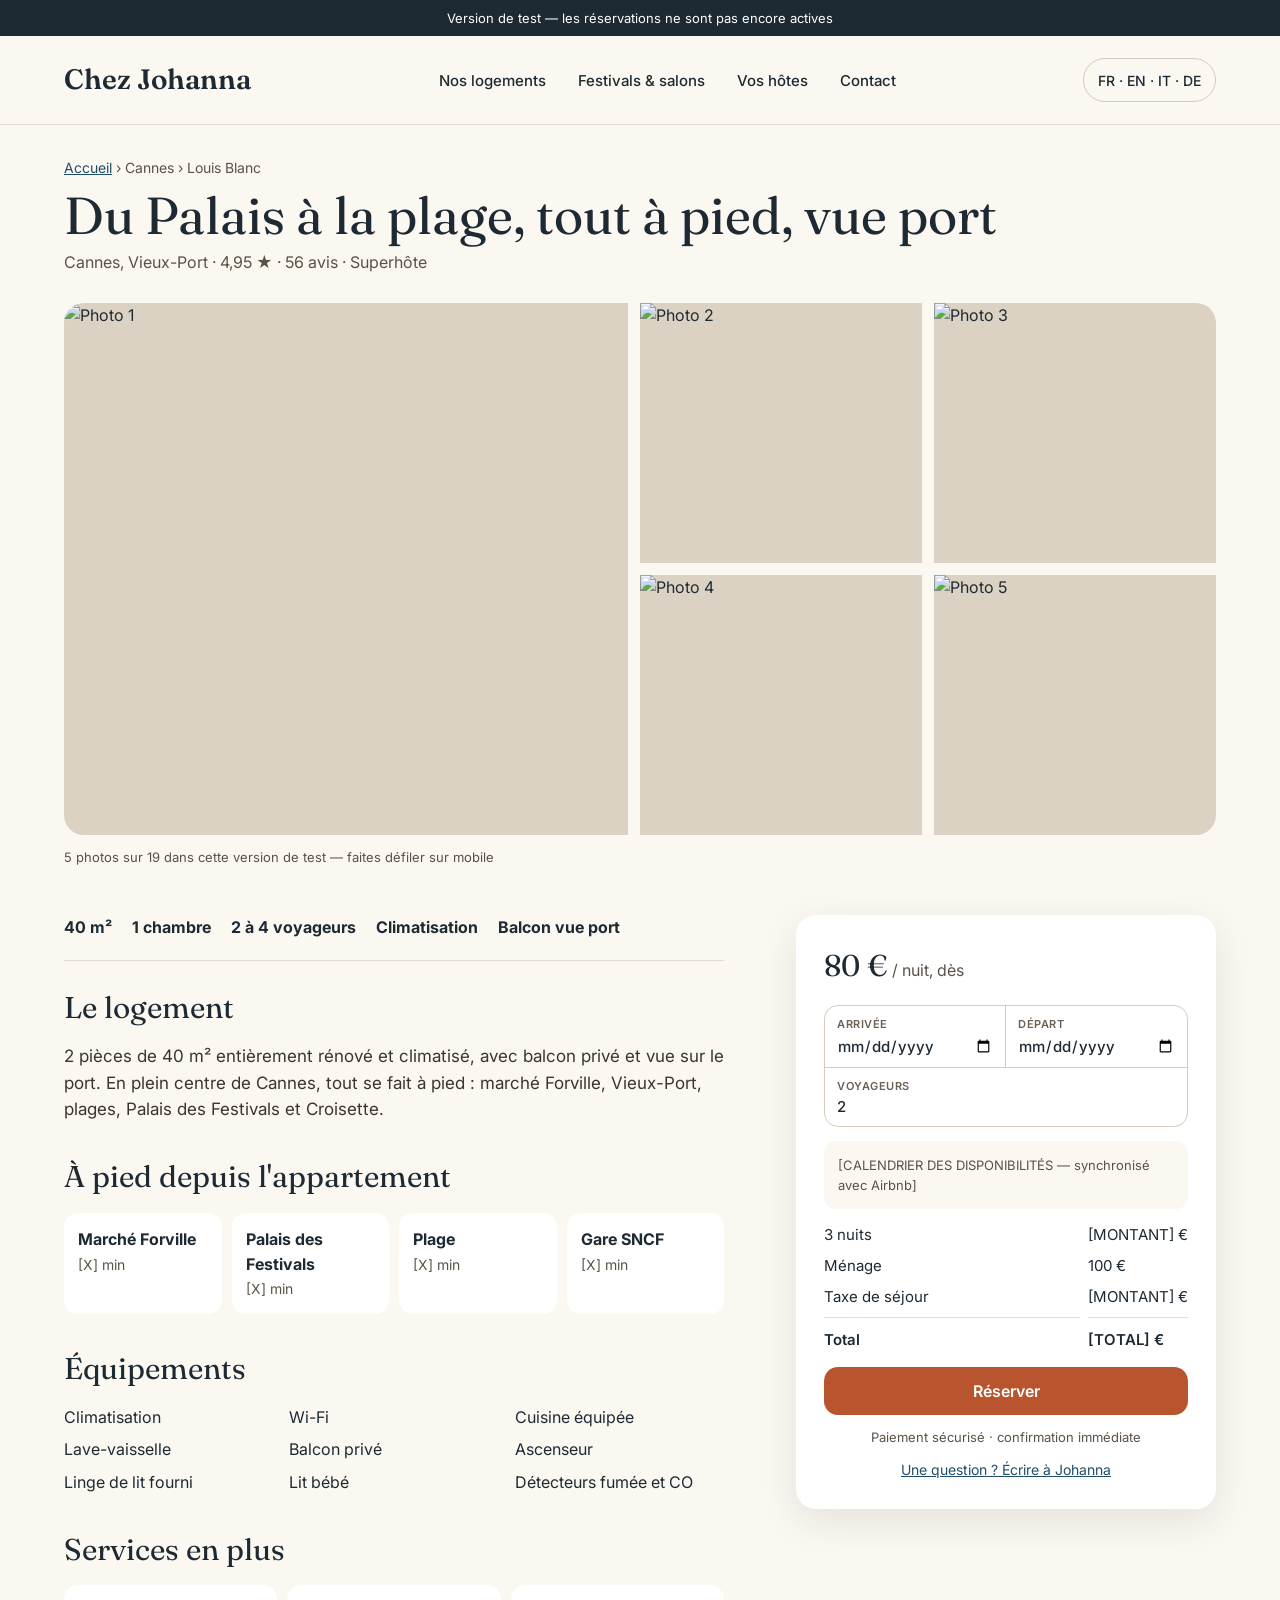
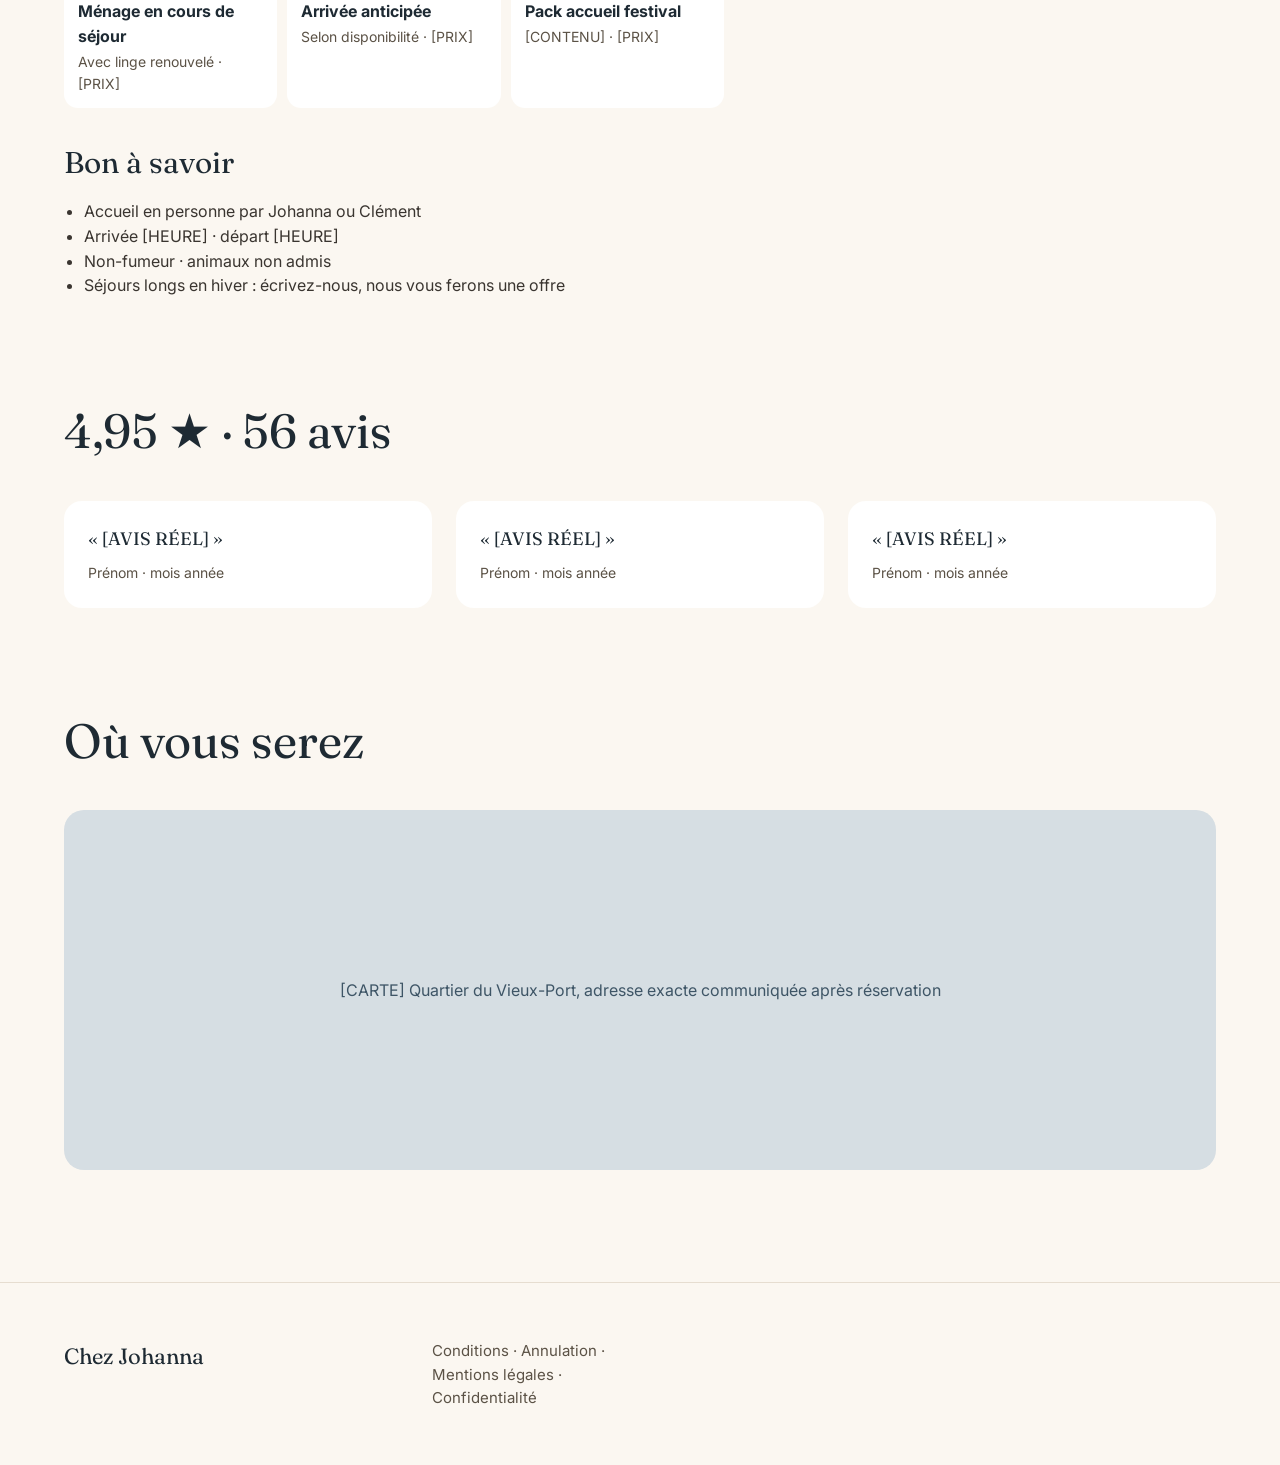
==== logement.html @ 7843f0e6 "Version de test du site Chez Johanna" ====
<!doctype html>
<html lang="fr">
<head>
<meta charset="utf-8">
<meta name="viewport" content="width=device-width, initial-scale=1">
<meta name="robots" content="noindex, nofollow">
<title>Louis Blanc 40 m² — Chez Johanna (version de test)</title>
<link rel="preconnect" href="https://fonts.googleapis.com">
<link href="https://fonts.googleapis.com/css2?family=Fraunces:opsz,wght@9..144,400;9..144,600&family=Inter:wght@400;500;600&display=swap" rel="stylesheet">
<link rel="stylesheet" href="style.css">
</head>
<body>
<div class="test-banner">Version de test — les réservations ne sont pas encore actives</div>

<header class="site-header">
  <a class="logo" href="index.html">Chez Johanna</a>
  <nav class="nav" aria-label="Navigation principale">
    <a href="index.html#logements">Nos logements</a>
    <a href="index.html#festivals">Festivals &amp; salons</a>
    <a href="index.html#hotes">Vos hôtes</a>
    <a href="index.html#contact">Contact</a>
  </nav>
  <div class="header-right">
    <button type="button" class="lang" aria-label="Changer de langue">FR · EN · IT · DE</button>
  </div>
</header>

<main>
<p class="crumbs"><a href="index.html">Accueil</a> › Cannes › Louis Blanc</p>
<div class="lg-title">
  <h1>Du Palais à la plage, tout à pied, vue port</h1>
  <p class="muted" style="margin:0">Cannes, Vieux-Port · 4,95 ★ · 56 avis · Superhôte</p>
</div>

<section class="gallery" aria-label="Photos du logement">
  <img src="https://a0.muscache.com/im/pictures/hosting/Hosting-1566546635946005863/original/bd263180-3dff-4ab4-9d32-94d0581c9a04.jpeg?im_w=1200" alt="Photo 1">
  <img src="https://a0.muscache.com/im/pictures/hosting/Hosting-1566546635946005863/original/28e51d34-7cf2-401e-af6a-bed1700e0ea7.jpeg?im_w=1200" alt="Photo 2">
  <img src="https://a0.muscache.com/im/pictures/hosting/Hosting-1566546635946005863/original/5cfb8ea6-7c04-4dab-9bc8-388e56a2a095.jpeg?im_w=1200" alt="Photo 3">
  <img src="https://a0.muscache.com/im/pictures/hosting/Hosting-1566546635946005863/original/6c1e26c0-d7fb-4692-a769-c5a1bc2303ba.jpeg?im_w=1200" alt="Photo 4">
  <img src="https://a0.muscache.com/im/pictures/hosting/Hosting-1566546635946005863/original/a823ea4e-b27a-407b-8ac9-b642dda3ab00.jpeg?im_w=1200" alt="Photo 5">
</section>
<p class="gallery-count">5 photos sur 19 dans cette version de test — faites défiler sur mobile</p>

<div class="lg-body">
  <div>
    <ul class="facts">
      <li><strong>40 m²</strong></li><li><strong>1 chambre</strong></li><li><strong>2 à 4 voyageurs</strong></li><li><strong>Climatisation</strong></li><li><strong>Balcon vue port</strong></li>
    </ul>
    <h2>Le logement</h2>
    <p style="margin:0 0 32px;font-size:17px;color:#3A3530">2 pièces de 40 m² entièrement rénové et climatisé, avec balcon privé et vue sur le port. En plein centre de Cannes, tout se fait à pied : marché Forville, Vieux-Port, plages, Palais des Festivals et Croisette.</p>

    <h2>À pied depuis l'appartement</h2>
    <div class="tiles">
      <div class="tile"><p><strong>Marché Forville</strong></p><p class="muted">[X] min</p></div>
      <div class="tile"><p><strong>Palais des Festivals</strong></p><p class="muted">[X] min</p></div>
      <div class="tile"><p><strong>Plage</strong></p><p class="muted">[X] min</p></div>
      <div class="tile"><p><strong>Gare SNCF</strong></p><p class="muted">[X] min</p></div>
    </div>

    <h2>Équipements</h2>
    <ul class="equip">
      <li>Climatisation</li><li>Wi-Fi</li><li>Cuisine équipée</li><li>Lave-vaisselle</li><li>Balcon privé</li><li>Ascenseur</li><li>Linge de lit fourni</li><li>Lit bébé</li><li>Détecteurs fumée et CO</li>
    </ul>

    <h2>Services en plus</h2>
    <div class="services">
      <div class="tile"><p><strong>Ménage en cours de séjour</strong></p><p class="muted">Avec linge renouvelé · [PRIX]</p></div>
      <div class="tile"><p><strong>Arrivée anticipée</strong></p><p class="muted">Selon disponibilité · [PRIX]</p></div>
      <div class="tile"><p><strong>Pack accueil festival</strong></p><p class="muted">[CONTENU] · [PRIX]</p></div>
    </div>

    <h2>Bon à savoir</h2>
    <ul style="margin:0;padding-left:20px;color:#3A3530">
      <li>Accueil en personne par Johanna ou Clément</li>
      <li>Arrivée [HEURE] · départ [HEURE]</li>
      <li>Non-fumeur · animaux non admis</li>
      <li>Séjours longs en hiver : écrivez-nous, nous vous ferons une offre</li>
    </ul>
  </div>

  <aside class="booking" id="reserver" aria-label="Réserver">
    <p class="price"><strong>80 €</strong> <span class="muted">/ nuit, dès</span></p>
    <div class="dates">
      <label>Arrivée<input type="date"></label>
      <label>Départ<input type="date"></label>
      <label>Voyageurs<input type="number" min="1" max="4" value="2"></label>
    </div>
    <div class="cal">[CALENDRIER DES DISPONIBILITÉS — synchronisé avec Airbnb]</div>
    <dl class="lines">
      <dt>3 nuits</dt><dd>[MONTANT] €</dd>
      <dt>Ménage</dt><dd>100 €</dd>
      <dt>Taxe de séjour</dt><dd>[MONTANT] €</dd>
      <dt class="tot">Total</dt><dd class="tot">[TOTAL] €</dd>
    </dl>
    <button type="button" class="btn btn-cta">Réserver</button>
    <p class="muted" style="margin:12px 0 0;text-align:center;font-size:13px">Paiement sécurisé · confirmation immédiate</p>
    <p style="margin:12px 0 0;text-align:center;font-size:14px"><a href="index.html#contact">Une question ? Écrire à Johanna</a></p>
  </aside>
</div>

<section class="section" aria-label="Avis">
  <div class="section-head"><h2>4,95 ★ · 56 avis</h2></div>
  <div class="reviews">
    <figure><blockquote>« [AVIS RÉEL] »</blockquote><figcaption>Prénom · mois année</figcaption></figure>
    <figure><blockquote>« [AVIS RÉEL] »</blockquote><figcaption>Prénom · mois année</figcaption></figure>
    <figure><blockquote>« [AVIS RÉEL] »</blockquote><figcaption>Prénom · mois année</figcaption></figure>
  </div>
</section>

<section class="section" aria-label="Situation">
  <div class="section-head"><h2>Où vous serez</h2></div>
  <div class="map">[CARTE] Quartier du Vieux-Port, adresse exacte communiquée après réservation</div>
</section>
</main>

<footer class="site-footer">
  <div><p class="serif" style="font-size:22px">Chez Johanna</p></div>
  <div><p class="muted">Conditions · Annulation · Mentions légales · Confidentialité</p></div>
</footer>

<div class="sticky-bar">
  <p><strong>Dès 80 € / nuit</strong><br><span class="muted">Ménage 100 €</span></p>
  <a class="btn btn-cta" href="#reserver">Choisir les dates</a>
</div>
</body>
</html>
---- style.css ----
/* Chez Johanna — version de test. Mobile d'abord, ordinateur à partir de 900 px. */
:root{--bg:#FBF7F1;--ink:#1E2A33;--muted:#5B5246;--blue:#1F4E6B;--cta:#B8552F;--line:#E6DDD0;--ph:#DCD2C3}
*{box-sizing:border-box}
body{margin:0;background:var(--bg);color:var(--ink);font:16px/1.55 Inter,system-ui,sans-serif}
a{color:var(--blue)}a:hover{color:#163A50}
img{display:block;max-width:100%}
h1,h2,h3,.serif{font-family:Fraunces,Georgia,serif;font-weight:400}
.wrap{max-width:1312px;margin:0 auto;padding:0 16px}
.eyebrow{margin:0 0 8px;font-size:12px;font-weight:600;letter-spacing:.08em;text-transform:uppercase}
.muted{color:var(--muted)}
.btn{display:inline-flex;align-items:center;justify-content:center;min-height:48px;padding:0 22px;border:none;border-radius:999px;font:600 16px Inter,sans-serif;text-decoration:none;cursor:pointer}
.btn-cta{background:var(--cta);color:#fff}.btn-cta:hover{background:#9E4626;color:#fff}
.btn-blue{background:var(--blue);color:#fff}.btn-blue:hover{color:#fff;background:#163A50}
.btn-white{background:#fff;color:var(--blue)}
.test-banner{background:#1E2A33;color:#fff;text-align:center;font-size:13px;padding:8px 16px}
.site-header{display:flex;align-items:center;justify-content:space-between;gap:12px;padding:14px 16px;border-bottom:1px solid var(--line)}
.logo{font-family:Fraunces,serif;font-size:24px;font-weight:600;text-decoration:none;color:var(--ink)}
.nav{display:none}
.header-right{display:flex;align-items:center;gap:10px}
.lang{background:none;border:1px solid #D5CABB;border-radius:999px;min-height:44px;padding:0 14px;font:500 14px Inter,sans-serif;color:var(--ink)}
.hero{position:relative;margin:16px 16px 0;height:420px;border-radius:20px;overflow:hidden;display:flex;align-items:flex-end;padding:24px 24px 56px;color:#fff;background:var(--ph)}
.hero>img{position:absolute;inset:0;width:100%;height:100%;object-fit:cover}
.hero::after{content:"";position:absolute;inset:0;background:linear-gradient(180deg,rgba(30,42,51,0) 35%,rgba(30,42,51,.65) 100%)}
.hero-text{position:relative;z-index:1;max-width:720px}
.hero h1{margin:0;font-size:36px;line-height:1.05}
.search{position:relative;z-index:2;margin:-32px 24px 0;background:#fff;border-radius:18px;box-shadow:0 10px 30px rgba(30,42,51,.12);padding:8px;display:grid;grid-template-columns:1fr 1fr}
.search label{display:flex;flex-direction:column;padding:10px 12px;font-size:12px;font-weight:600;letter-spacing:.04em;text-transform:uppercase;color:#6B6155;border-bottom:1px solid #EEE7DC}
.search label.full{grid-column:1/-1}
.search input,.search select{margin-top:2px;border:none;background:none;padding:0;font:500 16px Inter,sans-serif;color:var(--ink);min-height:28px}
.search .btn{grid-column:1/-1;margin-top:8px;border-radius:12px}
.highlights{display:flex;gap:10px;overflow-x:auto;padding:28px 16px 0;scrollbar-width:none}
.highlights div{flex:none;background:#fff;border-radius:999px;padding:10px 16px;font-size:14px;font-weight:500}
.highlights p{margin:0}.highlights .sub{display:none}
.section{padding:56px 16px 0}
.section-head h2{margin:0 0 8px;font-size:32px}
.section-head p{margin:0 0 24px}
.cards{display:grid;grid-template-columns:1fr;gap:28px}
.card{text-decoration:none;color:var(--ink);display:flex;flex-direction:column;gap:12px}
.card img{width:100%;height:240px;object-fit:cover;border-radius:16px;background:var(--ph)}
.card .lieu{margin:0;font-size:12px;font-weight:600;letter-spacing:.06em;text-transform:uppercase;color:var(--blue)}
.card h3{margin:4px 0 6px;font-size:22px;line-height:1.2}
.card .infos{margin:0;color:var(--muted);font-size:15px}
.card .prix{margin:8px 0 0;font-size:15px}
.badge{display:inline-block;background:#F3E2D8;color:#8A3E21;border-radius:999px;padding:2px 10px;font-size:13px;font-weight:600}
.festivals{margin:56px 16px 0;background:var(--blue);color:#fff;border-radius:20px;padding:32px 20px;display:grid;gap:28px}
.festivals h2{margin:0 0 14px;font-size:30px;line-height:1.1}
.festivals .eyebrow{color:#E9C9B3}
.festivals p{color:#DCE6EE}
.events{list-style:none;margin:0;padding:0;display:grid;gap:10px}
.events li{border:1px solid rgba(255,255,255,.25);border-radius:14px;padding:12px 16px}
.events strong{display:block}.events span{color:#DCE6EE;font-size:14px}
.hosts{display:grid;gap:24px}
.ph{background:var(--ph);border-radius:20px;height:280px;display:flex;align-items:flex-end;padding:14px}
.ph span{font-size:12px;color:var(--muted);background:#F3EDE4;padding:5px 10px;border-radius:999px}
.hosts h2{margin:0 0 14px;font-size:32px;line-height:1.1}
.reviews{display:grid;gap:16px}
.reviews figure{margin:0;background:#fff;border-radius:18px;padding:24px}
.reviews blockquote{margin:0;font-family:Fraunces,serif;font-size:18px}
.reviews figcaption{margin-top:10px;color:var(--muted);font-size:14px}
.site-footer{margin-top:64px;border-top:1px solid var(--line);padding:40px 16px 100px;display:grid;gap:24px;font-size:15px}
.site-footer p{margin:0}
.site-footer .t{font-weight:600;margin-bottom:6px}
.sticky-bar{position:fixed;left:0;right:0;bottom:0;z-index:10;background:#fff;border-top:1px solid var(--line);padding:10px 16px;display:flex;align-items:center;justify-content:space-between;gap:12px}
.sticky-bar p{margin:0;font-size:14px}
.crumbs{margin:16px 16px 0;font-size:14px;color:var(--muted)}
.lg-title{padding:0 16px}
.lg-title h1{margin:8px 0 6px;font-size:30px;line-height:1.15}
.gallery{display:flex;overflow-x:auto;scroll-snap-type:x mandatory;gap:8px;margin-top:16px;scrollbar-width:none}
.gallery img{flex:none;width:100%;height:300px;object-fit:cover;scroll-snap-align:start;background:var(--ph)}
.gallery-count{margin:8px 16px 0;font-size:13px;color:var(--muted)}
.lg-body{padding:24px 16px 0;display:grid;gap:40px}
.facts{list-style:none;margin:0 0 24px;padding:0 0 20px;border-bottom:1px solid var(--line);display:flex;flex-wrap:wrap;gap:8px 20px}
.lg-body h2{margin:0 0 12px;font-size:24px}
.tiles{display:grid;grid-template-columns:1fr 1fr;gap:10px;margin-bottom:32px}
.tile{background:#fff;border-radius:14px;padding:14px}
.tile p{margin:0}.tile .muted{font-size:14px;margin-top:2px}
.equip{margin:0 0 32px;padding:0;list-style:none;display:grid;grid-template-columns:1fr 1fr;gap:8px 16px}
.services{display:flex;gap:10px;overflow-x:auto;margin-bottom:32px;scrollbar-width:none}
.services .tile{flex:none;width:220px}
.booking{background:#fff;border-radius:20px;box-shadow:0 12px 40px rgba(30,42,51,.10);padding:24px}
.booking .price{margin:0 0 16px}.booking .price strong{font-family:Fraunces,serif;font-size:30px;font-weight:400}
.dates{border:1px solid #D5CABB;border-radius:14px;display:grid;grid-template-columns:1fr 1fr;overflow:hidden}
.dates label{display:flex;flex-direction:column;padding:10px 12px;font-size:11px;font-weight:600;text-transform:uppercase;letter-spacing:.05em;color:#6B6155}
.dates label:nth-child(1){border-right:1px solid #D5CABB;border-bottom:1px solid #D5CABB}
.dates label:nth-child(2){border-bottom:1px solid #D5CABB}
.dates label:nth-child(3){grid-column:span 2}
.dates input{margin-top:2px;border:none;padding:0;font:500 15px Inter,sans-serif;color:var(--ink);width:100%}
.cal{margin:14px 0;padding:14px;background:var(--bg);border-radius:12px;font-size:13px;color:var(--muted)}
.lines{margin:0 0 16px;display:grid;grid-template-columns:1fr auto;gap:8px;font-size:15px}
.lines dd{margin:0}.lines .tot{font-weight:600;border-top:1px solid var(--line);padding-top:10px}
.booking .btn{width:100%;border-radius:14px}
.map{height:240px;border-radius:20px;background:#D6DEE3;display:flex;align-items:center;justify-content:center;text-align:center;padding:16px;color:#3E5566}
@media (min-width:900px){
  .wrap{padding:0 64px}
  .site-header{padding:22px 64px}
  .logo{font-size:28px}
  .nav{display:flex;gap:32px;font-size:15px;font-weight:500}
  .nav a{text-decoration:none;color:var(--ink)}
  .hero{margin:40px 64px 0;height:620px;border-radius:24px;padding:56px}
  .hero h1{font-size:72px;line-height:1.02}
  .eyebrow{font-size:14px}
  .search{max-width:1080px;margin:-48px auto 0;grid-template-columns:1.3fr 1fr 1fr .8fr auto;padding:10px;border-radius:20px}
  .search label{border-bottom:none;border-right:1px solid #EEE7DC;padding:12px 20px}
  .search label.full{grid-column:auto}
  .search label:nth-of-type(4){border-right:none}
  .search .btn{grid-column:auto;margin:0;border-radius:14px;padding:0 28px}
  .highlights{display:grid;grid-template-columns:repeat(4,1fr);gap:24px;padding:56px 64px 0;overflow:visible}
  .highlights div{background:none;padding:0;border-radius:0}
  .highlights .main{font-family:Fraunces,serif;font-size:26px;font-weight:400}
  .highlights .sub{display:block;color:var(--muted);font-size:15px;margin-top:4px}
  .section{padding:96px 64px 0}
  .section-head{display:flex;justify-content:space-between;align-items:flex-end;margin-bottom:32px}
  .section-head h2{font-size:48px;margin:0}
  .section-head p{max-width:420px;margin:0}
  .cards{grid-template-columns:repeat(4,1fr);gap:24px}
  .card img{height:360px;border-radius:18px}
  .card h3{font-size:24px}
  .festivals{margin:112px 64px 0;padding:64px;border-radius:24px;grid-template-columns:1fr 1.2fr;gap:64px}
  .festivals h2{font-size:44px}
  .events{grid-template-columns:1fr 1fr;gap:12px}
  .hosts{grid-template-columns:480px 1fr;gap:72px;align-items:center}
  .hosts .ph{height:520px;border-radius:24px}
  .hosts h2{font-size:48px}
  .reviews{grid-template-columns:repeat(3,1fr);gap:24px}
  .site-footer{margin-top:112px;padding:56px 64px;grid-template-columns:1.4fr 1fr 1fr 1fr;gap:40px}
  .sticky-bar{display:none}
  .crumbs{margin:32px 64px 0}
  .lg-title{padding:0 64px}
  .lg-title h1{font-size:52px;line-height:1.1}
  .gallery{display:grid;grid-template-columns:2fr 1fr 1fr;grid-template-rows:260px 260px;gap:12px;margin:28px 64px 0;overflow:visible}
  .gallery img{width:100%;height:100%}
  .gallery img:first-child{grid-row:span 2;border-radius:20px 0 0 20px}
  .gallery img:nth-child(3){border-radius:0 20px 0 0}
  .gallery img:nth-child(5){border-radius:0 0 20px 0}
  .gallery img:nth-child(n+6){display:none}
  .gallery-count{margin:12px 64px 0}
  .lg-body{padding:48px 64px 0;grid-template-columns:1fr 420px;gap:72px;align-items:start}
  .lg-body h2{font-size:30px}
  .tiles{grid-template-columns:repeat(4,1fr)}
  .equip{grid-template-columns:repeat(3,1fr)}
  .services{display:grid;grid-template-columns:repeat(3,1fr);overflow:visible}
  .services .tile{width:auto}
  .booking{position:sticky;top:24px;padding:28px}
  .map{height:360px}
}
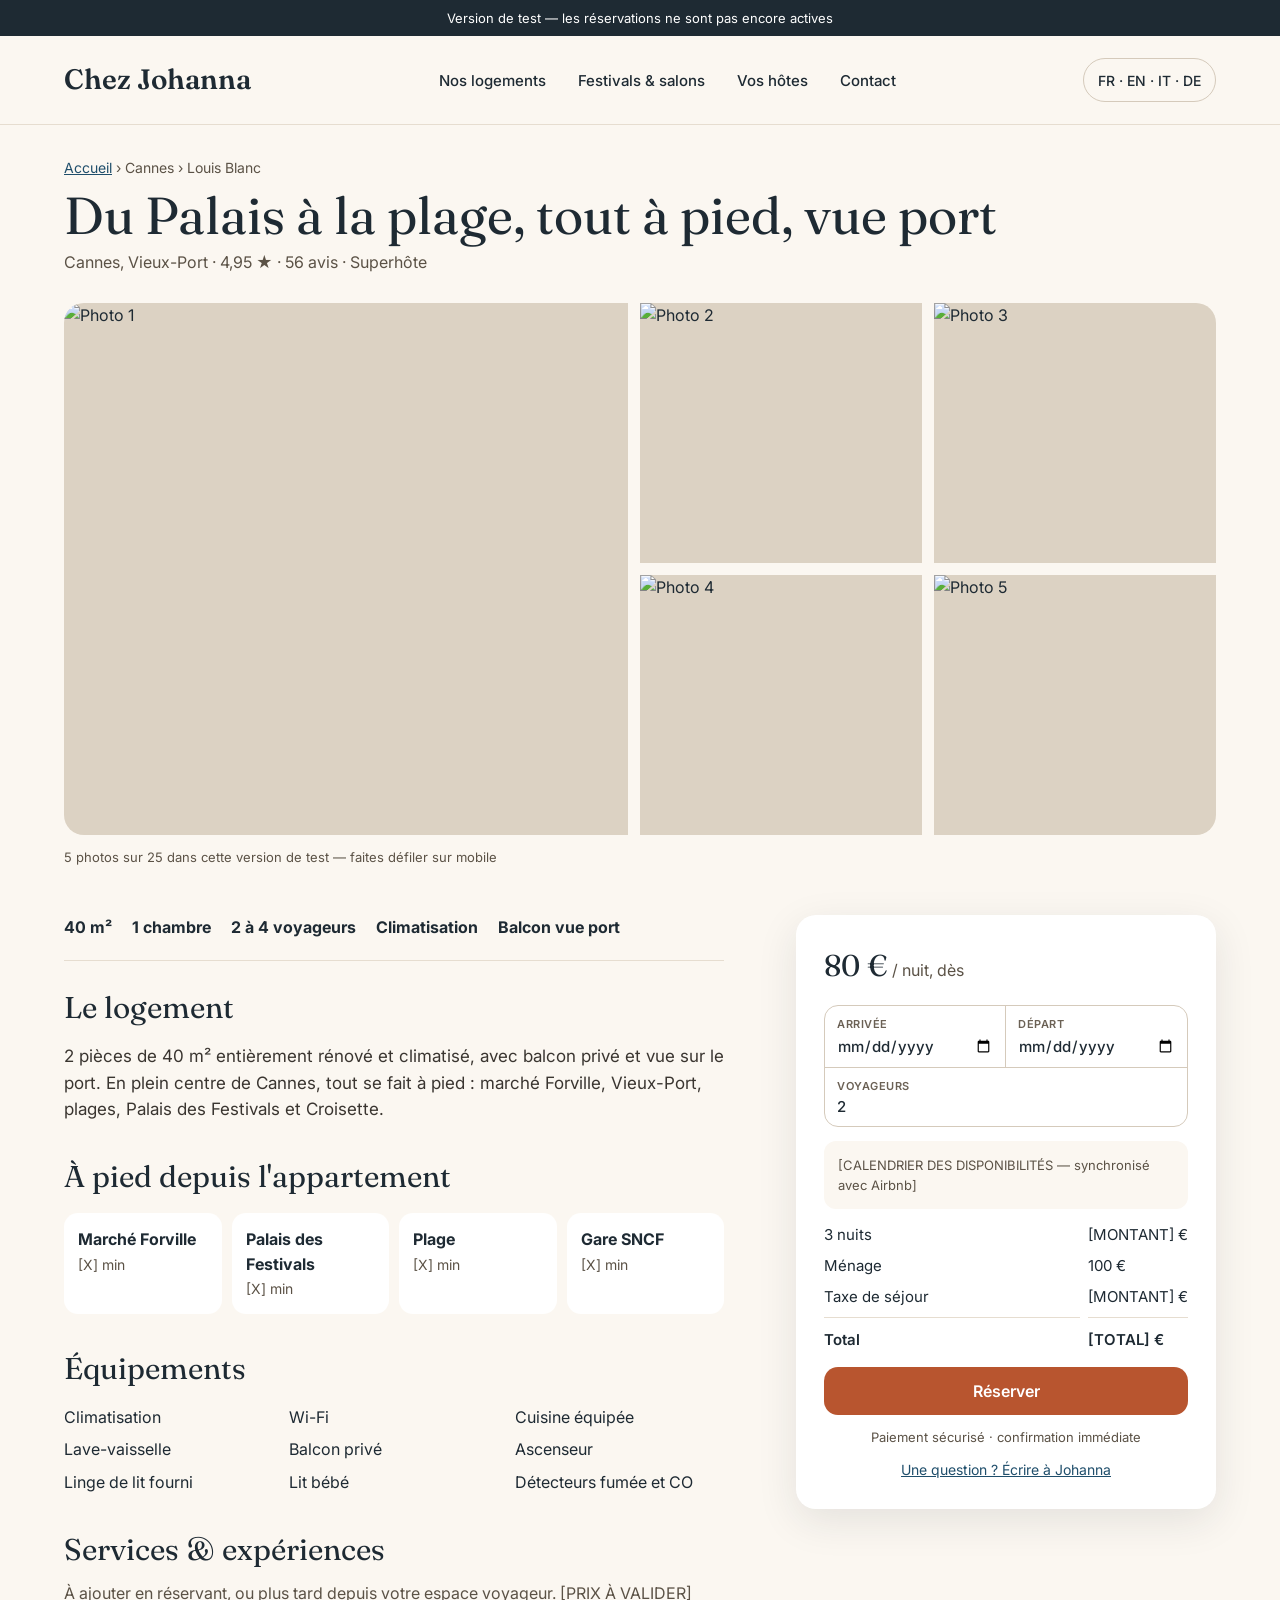
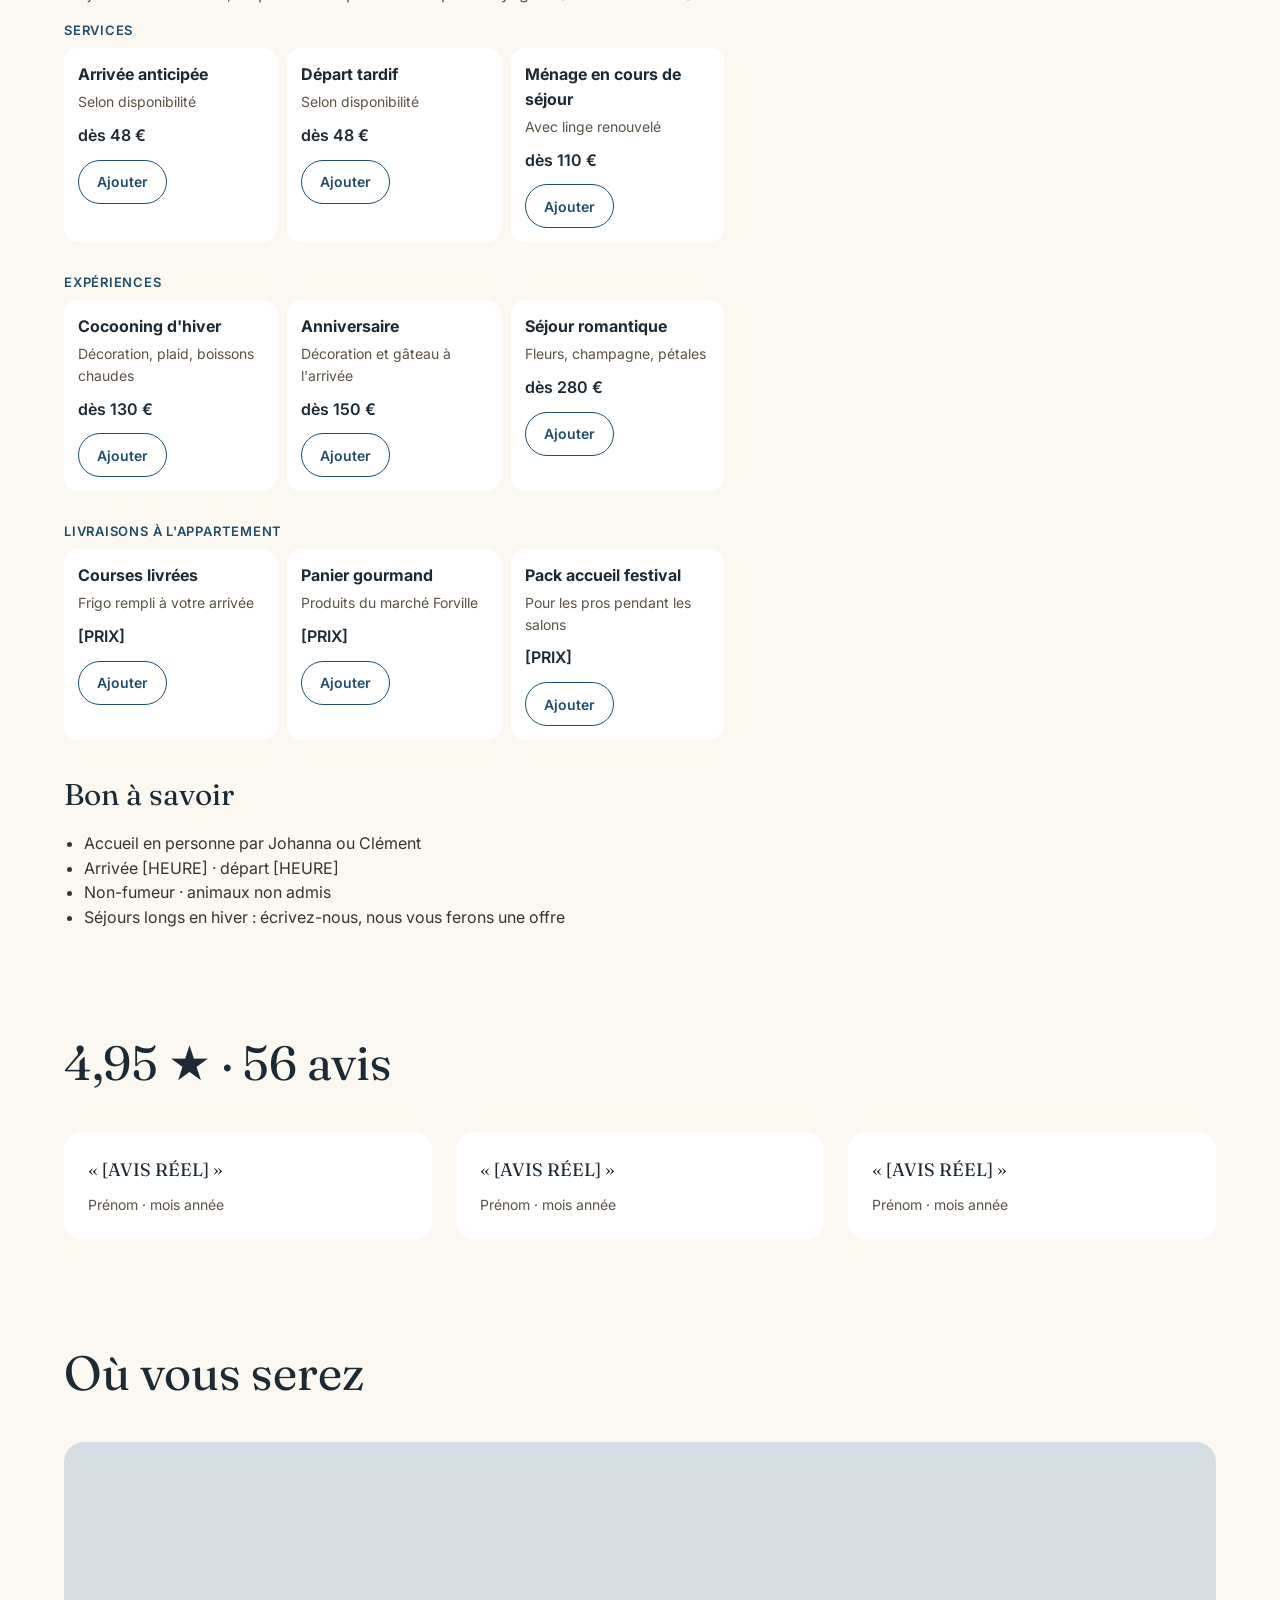
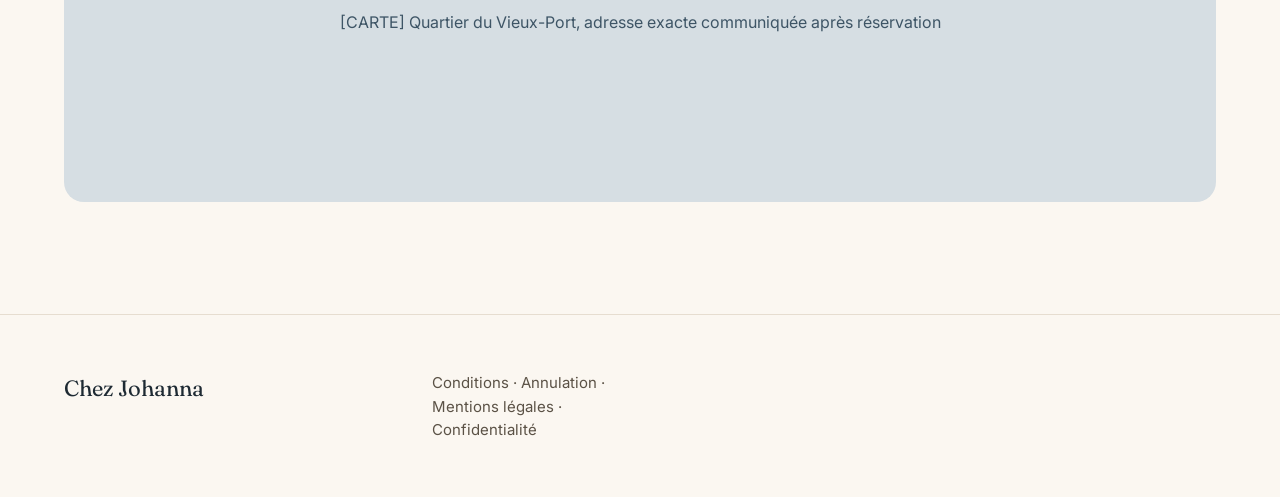
==== commit 31852624: "Photos corrigees, photo hote, services et experiences" ====
--- a/logement.html
+++ b/logement.html
@@ -33,13 +33,13 @@
 </div>
 
 <section class="gallery" aria-label="Photos du logement">
-  <img src="https://a0.muscache.com/im/pictures/hosting/Hosting-1566546635946005863/original/bd263180-3dff-4ab4-9d32-94d0581c9a04.jpeg?im_w=1200" alt="Photo 1">
-  <img src="https://a0.muscache.com/im/pictures/hosting/Hosting-1566546635946005863/original/28e51d34-7cf2-401e-af6a-bed1700e0ea7.jpeg?im_w=1200" alt="Photo 2">
-  <img src="https://a0.muscache.com/im/pictures/hosting/Hosting-1566546635946005863/original/5cfb8ea6-7c04-4dab-9bc8-388e56a2a095.jpeg?im_w=1200" alt="Photo 3">
-  <img src="https://a0.muscache.com/im/pictures/hosting/Hosting-1566546635946005863/original/6c1e26c0-d7fb-4692-a769-c5a1bc2303ba.jpeg?im_w=1200" alt="Photo 4">
-  <img src="https://a0.muscache.com/im/pictures/hosting/Hosting-1566546635946005863/original/a823ea4e-b27a-407b-8ac9-b642dda3ab00.jpeg?im_w=1200" alt="Photo 5">
+  <img src="https://a0.muscache.com/im/pictures/bf8c56be-5e92-460d-bc2d-e1f9dc14fe92.jpg?im_w=1200" alt="Photo 1">
+  <img src="https://a0.muscache.com/im/pictures/67873ce9-3f4c-4329-b07d-3ea2b0b902f5.jpg?im_w=1200" alt="Photo 2">
+  <img src="https://a0.muscache.com/im/pictures/9920cb08-2f65-4658-a099-57dd2aef1fbb.jpg?im_w=1200" alt="Photo 3">
+  <img src="https://a0.muscache.com/im/pictures/6093b082-5ff6-4d96-a9fe-42a58ad86a7c.jpg?im_w=1200" alt="Photo 4">
+  <img src="https://a0.muscache.com/im/pictures/8eaaa14b-fb43-4162-97b2-3a8d2672ee07.jpg?im_w=1200" alt="Photo 5">
 </section>
-<p class="gallery-count">5 photos sur 19 dans cette version de test — faites défiler sur mobile</p>
+<p class="gallery-count">5 photos sur 25 dans cette version de test — faites défiler sur mobile</p>
 
 <div class="lg-body">
   <div>
@@ -62,11 +62,25 @@
       <li>Climatisation</li><li>Wi-Fi</li><li>Cuisine équipée</li><li>Lave-vaisselle</li><li>Balcon privé</li><li>Ascenseur</li><li>Linge de lit fourni</li><li>Lit bébé</li><li>Détecteurs fumée et CO</li>
     </ul>
 
-    <h2>Services en plus</h2>
+    <h2>Services &amp; expériences</h2>
+    <p class="muted" style="margin:-4px 0 16px">À ajouter en réservant, ou plus tard depuis votre espace voyageur. [PRIX À VALIDER]</p>
+    <h3 class="svc-cat">Services</h3>
     <div class="services">
-      <div class="tile"><p><strong>Ménage en cours de séjour</strong></p><p class="muted">Avec linge renouvelé · [PRIX]</p></div>
-      <div class="tile"><p><strong>Arrivée anticipée</strong></p><p class="muted">Selon disponibilité · [PRIX]</p></div>
-      <div class="tile"><p><strong>Pack accueil festival</strong></p><p class="muted">[CONTENU] · [PRIX]</p></div>
+      <div class="tile"><p><strong>Arrivée anticipée</strong></p><p class="muted">Selon disponibilité</p><p class="svc-price">dès 48 €</p><button type="button" class="svc-add">Ajouter</button></div>
+      <div class="tile"><p><strong>Départ tardif</strong></p><p class="muted">Selon disponibilité</p><p class="svc-price">dès 48 €</p><button type="button" class="svc-add">Ajouter</button></div>
+      <div class="tile"><p><strong>Ménage en cours de séjour</strong></p><p class="muted">Avec linge renouvelé</p><p class="svc-price">dès 110 €</p><button type="button" class="svc-add">Ajouter</button></div>
+    </div>
+    <h3 class="svc-cat">Expériences</h3>
+    <div class="services">
+      <div class="tile"><p><strong>Cocooning d'hiver</strong></p><p class="muted">Décoration, plaid, boissons chaudes</p><p class="svc-price">dès 130 €</p><button type="button" class="svc-add">Ajouter</button></div>
+      <div class="tile"><p><strong>Anniversaire</strong></p><p class="muted">Décoration et gâteau à l'arrivée</p><p class="svc-price">dès 150 €</p><button type="button" class="svc-add">Ajouter</button></div>
+      <div class="tile"><p><strong>Séjour romantique</strong></p><p class="muted">Fleurs, champagne, pétales</p><p class="svc-price">dès 280 €</p><button type="button" class="svc-add">Ajouter</button></div>
+    </div>
+    <h3 class="svc-cat">Livraisons à l'appartement</h3>
+    <div class="services">
+      <div class="tile"><p><strong>Courses livrées</strong></p><p class="muted">Frigo rempli à votre arrivée</p><p class="svc-price">[PRIX]</p><button type="button" class="svc-add">Ajouter</button></div>
+      <div class="tile"><p><strong>Panier gourmand</strong></p><p class="muted">Produits du marché Forville</p><p class="svc-price">[PRIX]</p><button type="button" class="svc-add">Ajouter</button></div>
+      <div class="tile"><p><strong>Pack accueil festival</strong></p><p class="muted">Pour les pros pendant les salons</p><p class="svc-price">[PRIX]</p><button type="button" class="svc-add">Ajouter</button></div>
     </div>
 
     <h2>Bon à savoir</h2>
--- a/style.css
+++ b/style.css
@@ -52,6 +52,7 @@
 .hosts{display:grid;gap:24px}
 .ph{background:var(--ph);border-radius:20px;height:280px;display:flex;align-items:flex-end;padding:14px}
 .ph span{font-size:12px;color:var(--muted);background:#F3EDE4;padding:5px 10px;border-radius:999px}
+.host-photo{width:100%;height:320px;object-fit:cover;border-radius:20px;background:var(--ph)}
 .hosts h2{margin:0 0 14px;font-size:32px;line-height:1.1}
 .reviews{display:grid;gap:16px}
 .reviews figure{margin:0;background:#fff;border-radius:18px;padding:24px}
@@ -77,6 +78,11 @@
 .equip{margin:0 0 32px;padding:0;list-style:none;display:grid;grid-template-columns:1fr 1fr;gap:8px 16px}
 .services{display:flex;gap:10px;overflow-x:auto;margin-bottom:32px;scrollbar-width:none}
 .services .tile{flex:none;width:220px}
+.svc-cat{margin:0 0 10px;font:600 13px Inter,sans-serif;letter-spacing:.06em;text-transform:uppercase;color:var(--blue)}
+.services .tile{display:flex;flex-direction:column;gap:2px}
+.svc-price{margin-top:8px!important;font-weight:600}
+.svc-add{margin-top:10px;align-self:flex-start;min-height:44px;padding:0 18px;border:1px solid var(--blue);border-radius:999px;background:none;color:var(--blue);font:600 14px Inter,sans-serif;cursor:pointer}
+.svc-add:hover{background:var(--blue);color:#fff}
 .booking{background:#fff;border-radius:20px;box-shadow:0 12px 40px rgba(30,42,51,.10);padding:24px}
 .booking .price{margin:0 0 16px}.booking .price strong{font-family:Fraunces,serif;font-size:30px;font-weight:400}
 .dates{border:1px solid #D5CABB;border-radius:14px;display:grid;grid-template-columns:1fr 1fr;overflow:hidden}
@@ -119,7 +125,7 @@
   .festivals h2{font-size:44px}
   .events{grid-template-columns:1fr 1fr;gap:12px}
   .hosts{grid-template-columns:480px 1fr;gap:72px;align-items:center}
-  .hosts .ph{height:520px;border-radius:24px}
+  .hosts .ph,.host-photo{height:520px;border-radius:24px}
   .hosts h2{font-size:48px}
   .reviews{grid-template-columns:repeat(3,1fr);gap:24px}
   .site-footer{margin-top:112px;padding:56px 64px;grid-template-columns:1.4fr 1fr 1fr 1fr;gap:40px}
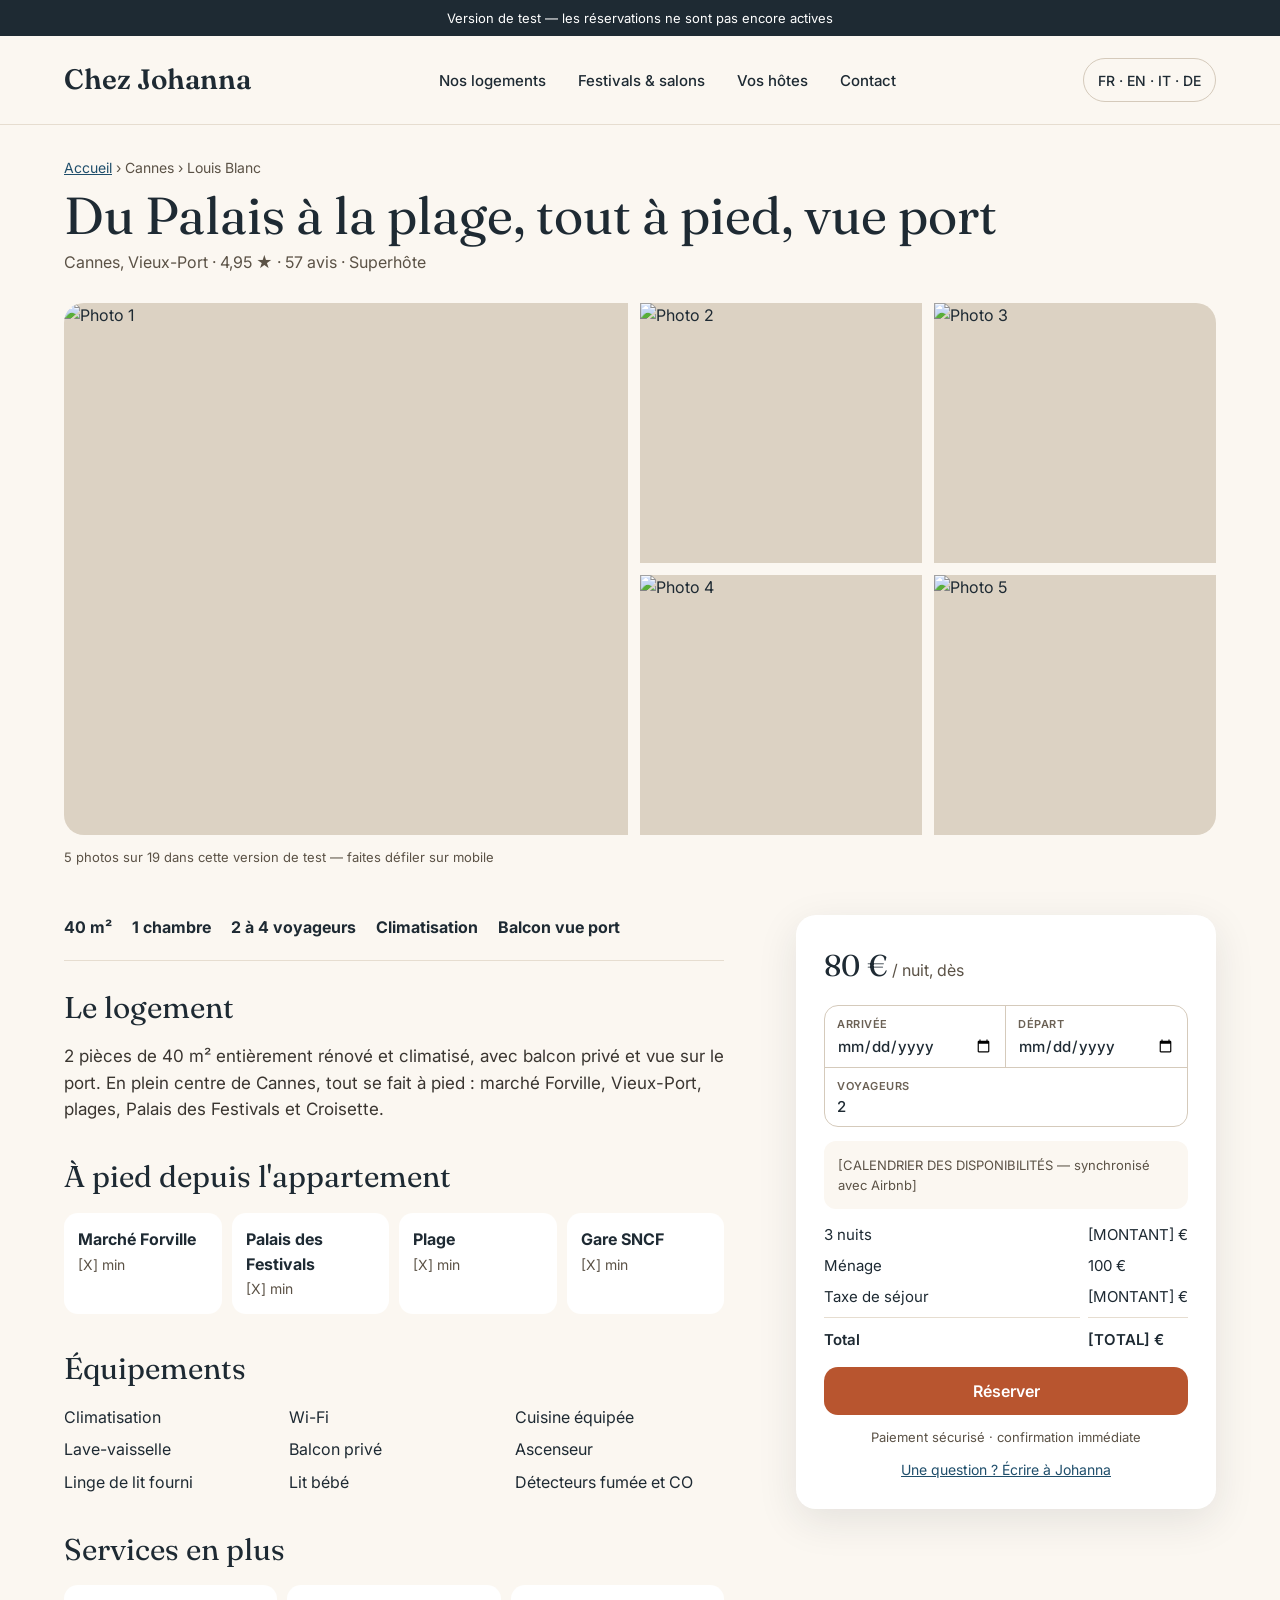
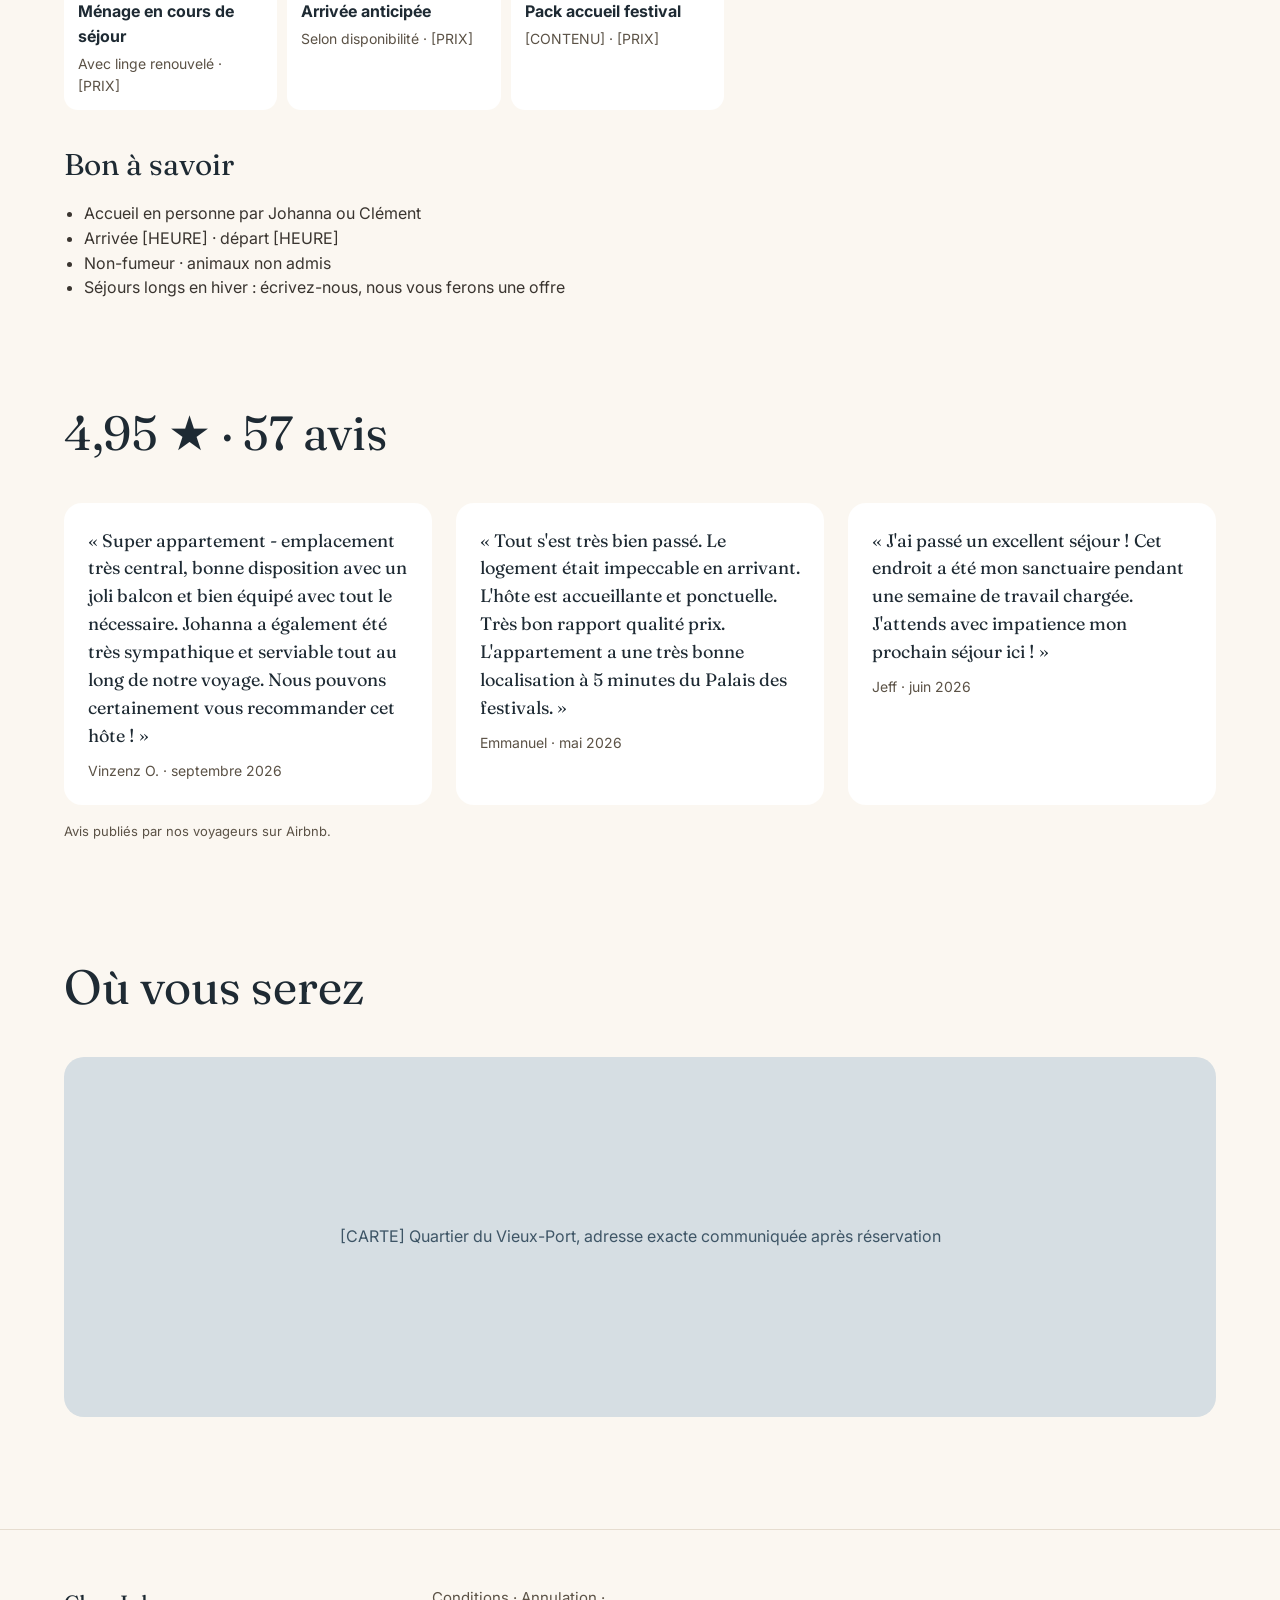
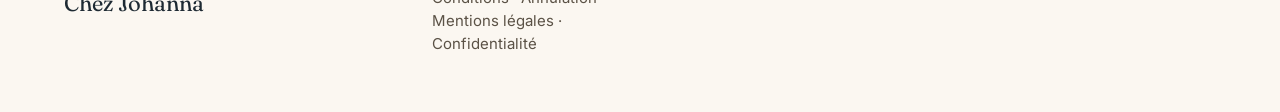
==== commit 26939e15: "Avis Airbnb reels" ====
--- a/logement.html
+++ b/logement.html
@@ -29,17 +29,17 @@
 <p class="crumbs"><a href="index.html">Accueil</a> › Cannes › Louis Blanc</p>
 <div class="lg-title">
   <h1>Du Palais à la plage, tout à pied, vue port</h1>
-  <p class="muted" style="margin:0">Cannes, Vieux-Port · 4,95 ★ · 56 avis · Superhôte</p>
+  <p class="muted" style="margin:0">Cannes, Vieux-Port · 4,95 ★ · 57 avis · Superhôte</p>
 </div>
 
 <section class="gallery" aria-label="Photos du logement">
-  <img src="https://a0.muscache.com/im/pictures/bf8c56be-5e92-460d-bc2d-e1f9dc14fe92.jpg?im_w=1200" alt="Photo 1">
-  <img src="https://a0.muscache.com/im/pictures/67873ce9-3f4c-4329-b07d-3ea2b0b902f5.jpg?im_w=1200" alt="Photo 2">
-  <img src="https://a0.muscache.com/im/pictures/9920cb08-2f65-4658-a099-57dd2aef1fbb.jpg?im_w=1200" alt="Photo 3">
-  <img src="https://a0.muscache.com/im/pictures/6093b082-5ff6-4d96-a9fe-42a58ad86a7c.jpg?im_w=1200" alt="Photo 4">
-  <img src="https://a0.muscache.com/im/pictures/8eaaa14b-fb43-4162-97b2-3a8d2672ee07.jpg?im_w=1200" alt="Photo 5">
+  <img src="https://a0.muscache.com/im/pictures/hosting/Hosting-1566546635946005863/original/bd263180-3dff-4ab4-9d32-94d0581c9a04.jpeg?im_w=1200" alt="Photo 1">
+  <img src="https://a0.muscache.com/im/pictures/hosting/Hosting-1566546635946005863/original/28e51d34-7cf2-401e-af6a-bed1700e0ea7.jpeg?im_w=1200" alt="Photo 2">
+  <img src="https://a0.muscache.com/im/pictures/hosting/Hosting-1566546635946005863/original/5cfb8ea6-7c04-4dab-9bc8-388e56a2a095.jpeg?im_w=1200" alt="Photo 3">
+  <img src="https://a0.muscache.com/im/pictures/hosting/Hosting-1566546635946005863/original/6c1e26c0-d7fb-4692-a769-c5a1bc2303ba.jpeg?im_w=1200" alt="Photo 4">
+  <img src="https://a0.muscache.com/im/pictures/hosting/Hosting-1566546635946005863/original/a823ea4e-b27a-407b-8ac9-b642dda3ab00.jpeg?im_w=1200" alt="Photo 5">
 </section>
-<p class="gallery-count">5 photos sur 25 dans cette version de test — faites défiler sur mobile</p>
+<p class="gallery-count">5 photos sur 19 dans cette version de test — faites défiler sur mobile</p>
 
 <div class="lg-body">
   <div>
@@ -62,25 +62,11 @@
       <li>Climatisation</li><li>Wi-Fi</li><li>Cuisine équipée</li><li>Lave-vaisselle</li><li>Balcon privé</li><li>Ascenseur</li><li>Linge de lit fourni</li><li>Lit bébé</li><li>Détecteurs fumée et CO</li>
     </ul>
 
-    <h2>Services &amp; expériences</h2>
-    <p class="muted" style="margin:-4px 0 16px">À ajouter en réservant, ou plus tard depuis votre espace voyageur. [PRIX À VALIDER]</p>
-    <h3 class="svc-cat">Services</h3>
+    <h2>Services en plus</h2>
     <div class="services">
-      <div class="tile"><p><strong>Arrivée anticipée</strong></p><p class="muted">Selon disponibilité</p><p class="svc-price">dès 48 €</p><button type="button" class="svc-add">Ajouter</button></div>
-      <div class="tile"><p><strong>Départ tardif</strong></p><p class="muted">Selon disponibilité</p><p class="svc-price">dès 48 €</p><button type="button" class="svc-add">Ajouter</button></div>
-      <div class="tile"><p><strong>Ménage en cours de séjour</strong></p><p class="muted">Avec linge renouvelé</p><p class="svc-price">dès 110 €</p><button type="button" class="svc-add">Ajouter</button></div>
-    </div>
-    <h3 class="svc-cat">Expériences</h3>
-    <div class="services">
-      <div class="tile"><p><strong>Cocooning d'hiver</strong></p><p class="muted">Décoration, plaid, boissons chaudes</p><p class="svc-price">dès 130 €</p><button type="button" class="svc-add">Ajouter</button></div>
-      <div class="tile"><p><strong>Anniversaire</strong></p><p class="muted">Décoration et gâteau à l'arrivée</p><p class="svc-price">dès 150 €</p><button type="button" class="svc-add">Ajouter</button></div>
-      <div class="tile"><p><strong>Séjour romantique</strong></p><p class="muted">Fleurs, champagne, pétales</p><p class="svc-price">dès 280 €</p><button type="button" class="svc-add">Ajouter</button></div>
-    </div>
-    <h3 class="svc-cat">Livraisons à l'appartement</h3>
-    <div class="services">
-      <div class="tile"><p><strong>Courses livrées</strong></p><p class="muted">Frigo rempli à votre arrivée</p><p class="svc-price">[PRIX]</p><button type="button" class="svc-add">Ajouter</button></div>
-      <div class="tile"><p><strong>Panier gourmand</strong></p><p class="muted">Produits du marché Forville</p><p class="svc-price">[PRIX]</p><button type="button" class="svc-add">Ajouter</button></div>
-      <div class="tile"><p><strong>Pack accueil festival</strong></p><p class="muted">Pour les pros pendant les salons</p><p class="svc-price">[PRIX]</p><button type="button" class="svc-add">Ajouter</button></div>
+      <div class="tile"><p><strong>Ménage en cours de séjour</strong></p><p class="muted">Avec linge renouvelé · [PRIX]</p></div>
+      <div class="tile"><p><strong>Arrivée anticipée</strong></p><p class="muted">Selon disponibilité · [PRIX]</p></div>
+      <div class="tile"><p><strong>Pack accueil festival</strong></p><p class="muted">[CONTENU] · [PRIX]</p></div>
     </div>
 
     <h2>Bon à savoir</h2>
@@ -113,12 +99,13 @@
 </div>
 
 <section class="section" aria-label="Avis">
-  <div class="section-head"><h2>4,95 ★ · 56 avis</h2></div>
+  <div class="section-head"><h2>4,95 ★ · 57 avis</h2></div>
   <div class="reviews">
-    <figure><blockquote>« [AVIS RÉEL] »</blockquote><figcaption>Prénom · mois année</figcaption></figure>
-    <figure><blockquote>« [AVIS RÉEL] »</blockquote><figcaption>Prénom · mois année</figcaption></figure>
-    <figure><blockquote>« [AVIS RÉEL] »</blockquote><figcaption>Prénom · mois année</figcaption></figure>
+    <figure><blockquote>« Super appartement - emplacement très central, bonne disposition avec un joli balcon et bien équipé avec tout le nécessaire. Johanna a également été très sympathique et serviable tout au long de notre voyage. Nous pouvons certainement vous recommander cet hôte ! »</blockquote><figcaption>Vinzenz O. · septembre 2026</figcaption></figure>
+    <figure><blockquote>« Tout s'est très bien passé. Le logement était impeccable en arrivant. L'hôte est accueillante et ponctuelle. Très bon rapport qualité prix. L'appartement a une très bonne localisation à 5 minutes du Palais des festivals. »</blockquote><figcaption>Emmanuel · mai 2026</figcaption></figure>
+    <figure><blockquote>« J'ai passé un excellent séjour ! Cet endroit a été mon sanctuaire pendant une semaine de travail chargée. J'attends avec impatience mon prochain séjour ici ! »</blockquote><figcaption>Jeff · juin 2026</figcaption></figure>
   </div>
+  <p class="muted" style="font-size:13px;margin-top:16px">Avis publiés par nos voyageurs sur Airbnb.</p>
 </section>
 
 <section class="section" aria-label="Situation">
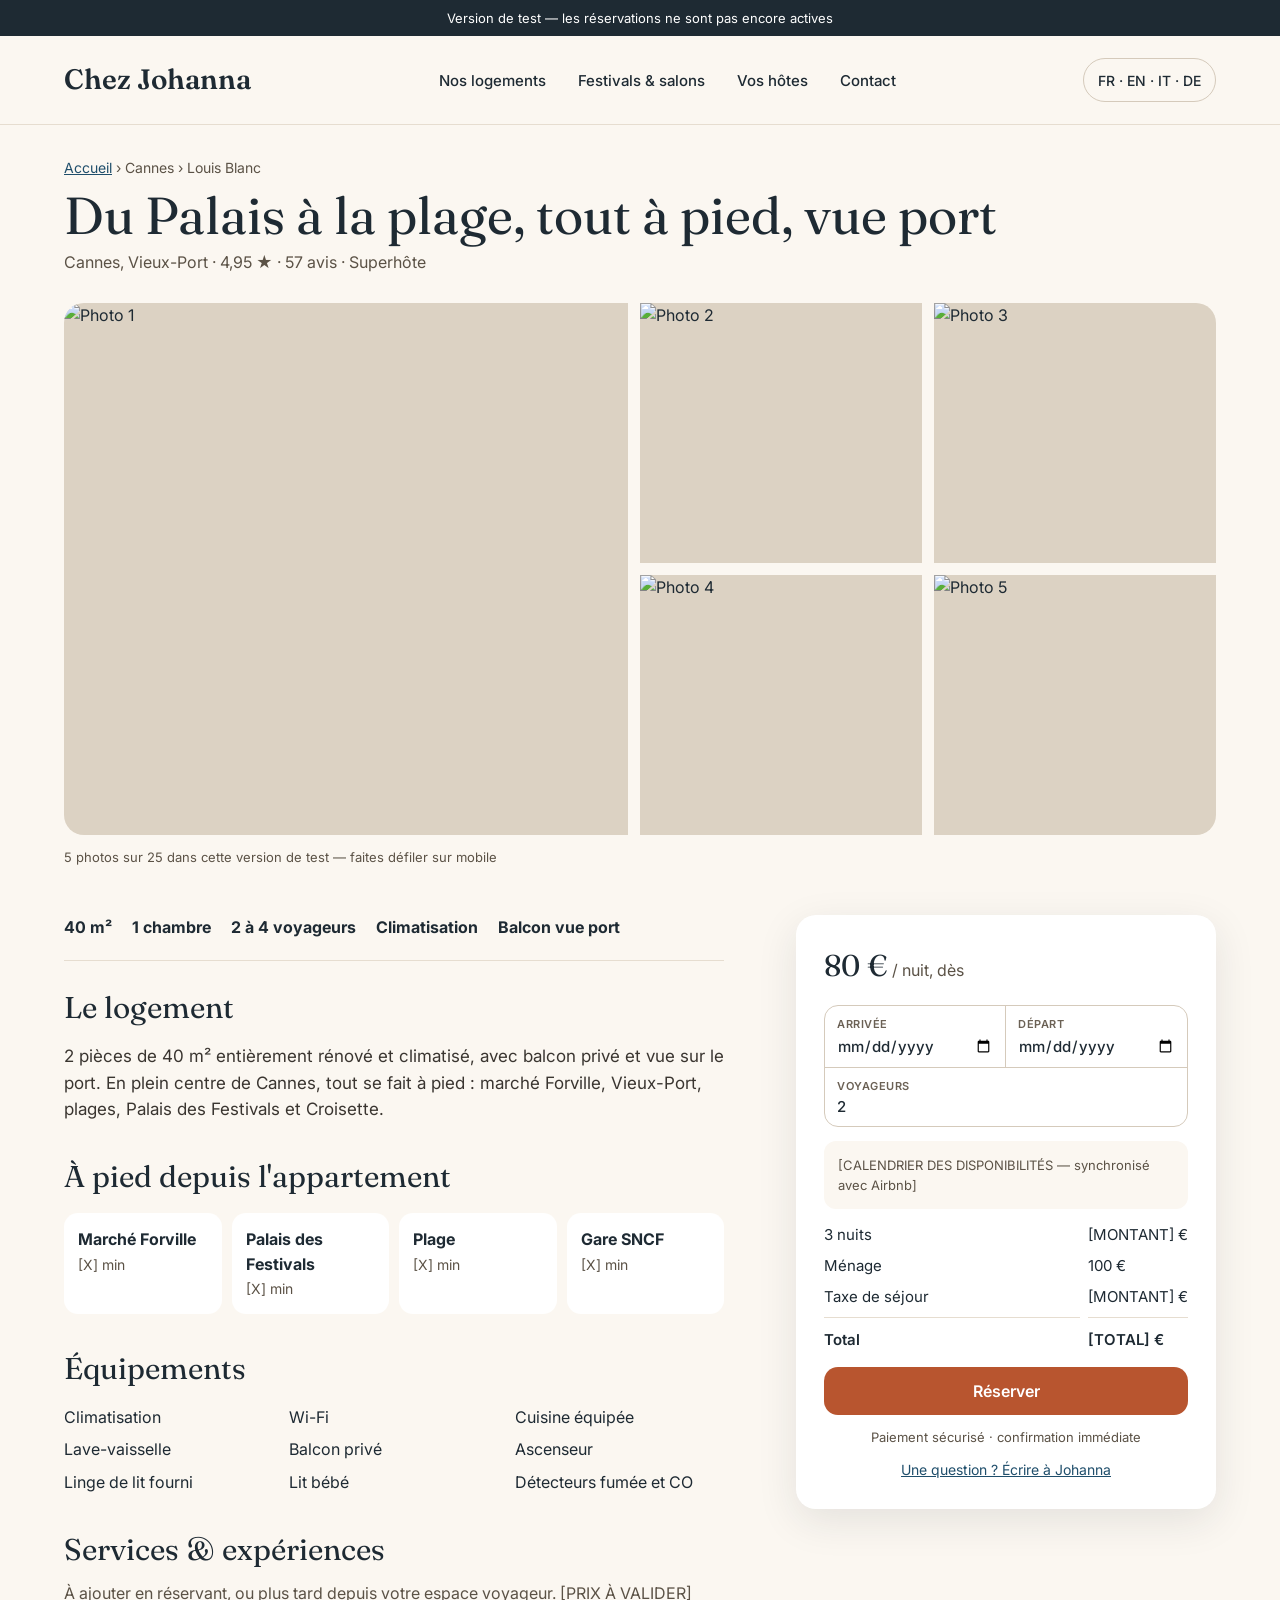
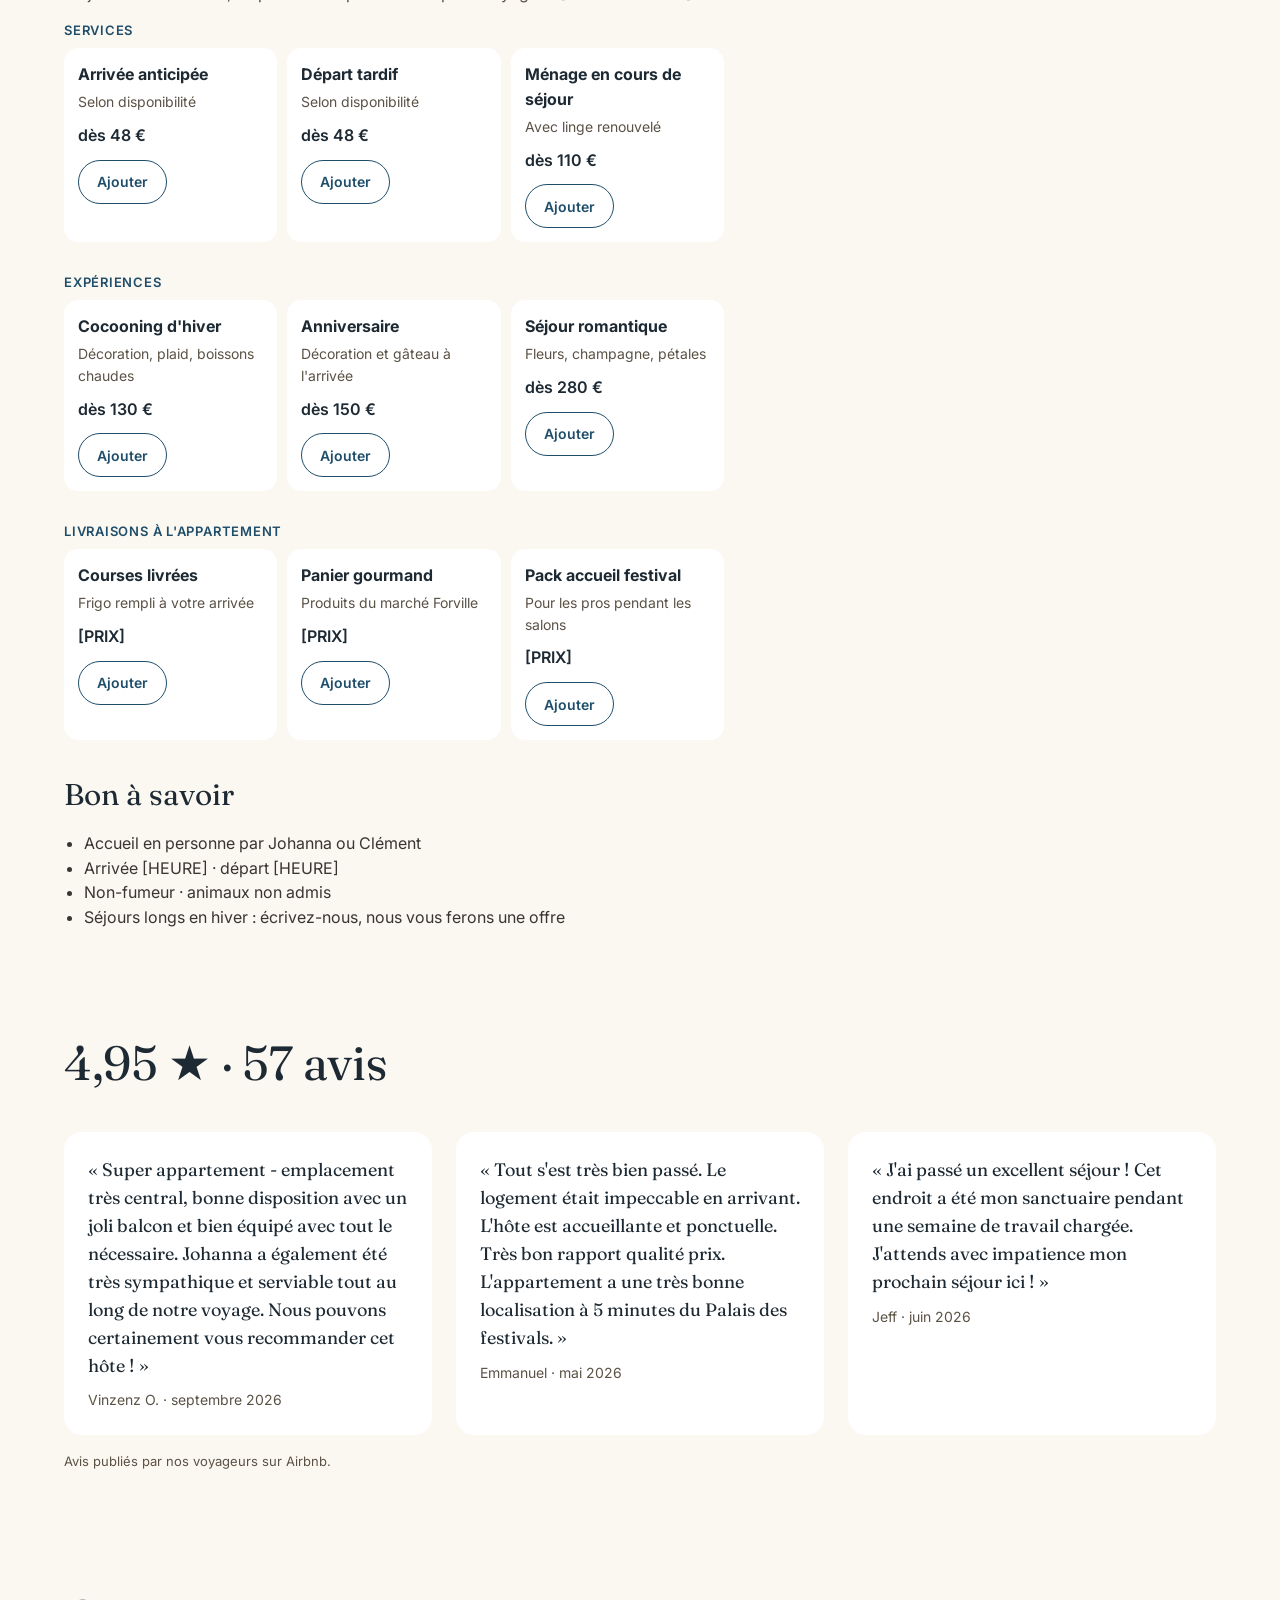
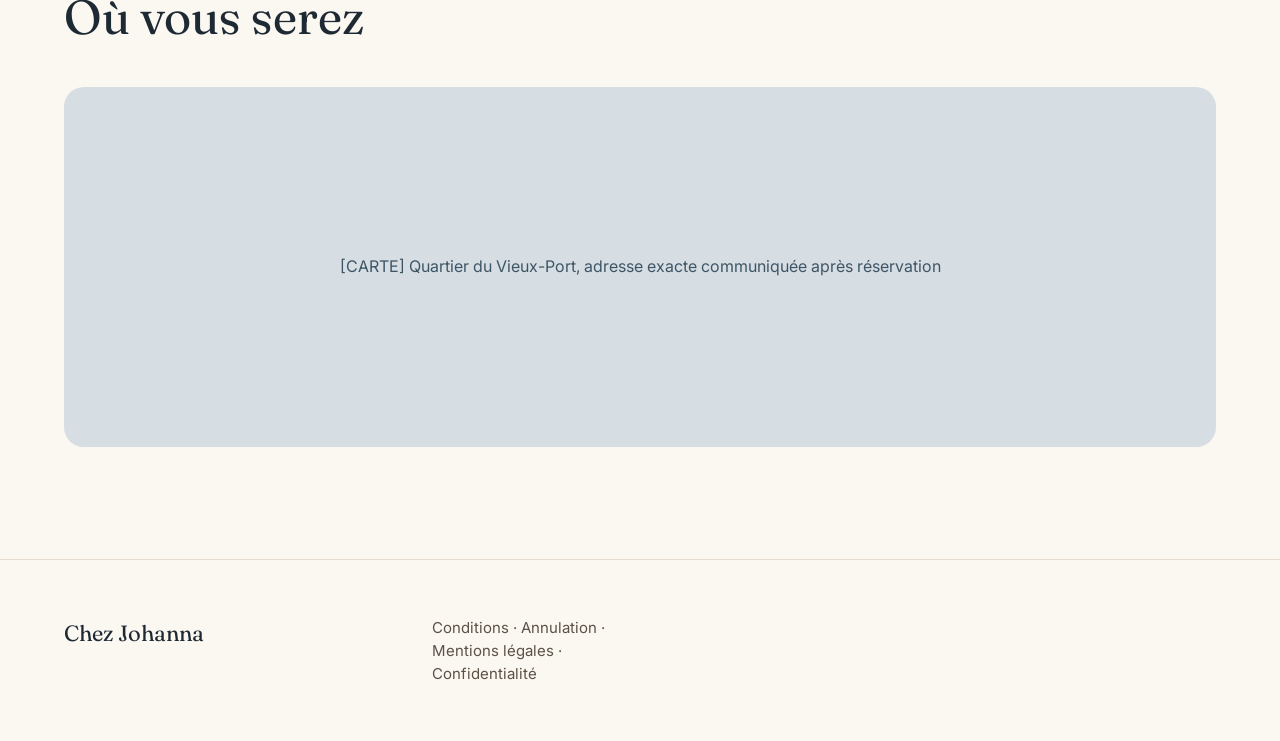
==== commit f7d8cd72: "Retablit photo hote, services et photos 40m2 + avis" ====
--- a/logement.html
+++ b/logement.html
@@ -33,13 +33,13 @@
 </div>
 
 <section class="gallery" aria-label="Photos du logement">
-  <img src="https://a0.muscache.com/im/pictures/hosting/Hosting-1566546635946005863/original/bd263180-3dff-4ab4-9d32-94d0581c9a04.jpeg?im_w=1200" alt="Photo 1">
-  <img src="https://a0.muscache.com/im/pictures/hosting/Hosting-1566546635946005863/original/28e51d34-7cf2-401e-af6a-bed1700e0ea7.jpeg?im_w=1200" alt="Photo 2">
-  <img src="https://a0.muscache.com/im/pictures/hosting/Hosting-1566546635946005863/original/5cfb8ea6-7c04-4dab-9bc8-388e56a2a095.jpeg?im_w=1200" alt="Photo 3">
-  <img src="https://a0.muscache.com/im/pictures/hosting/Hosting-1566546635946005863/original/6c1e26c0-d7fb-4692-a769-c5a1bc2303ba.jpeg?im_w=1200" alt="Photo 4">
-  <img src="https://a0.muscache.com/im/pictures/hosting/Hosting-1566546635946005863/original/a823ea4e-b27a-407b-8ac9-b642dda3ab00.jpeg?im_w=1200" alt="Photo 5">
+  <img src="https://a0.muscache.com/im/pictures/bf8c56be-5e92-460d-bc2d-e1f9dc14fe92.jpg?im_w=1200" alt="Photo 1">
+  <img src="https://a0.muscache.com/im/pictures/67873ce9-3f4c-4329-b07d-3ea2b0b902f5.jpg?im_w=1200" alt="Photo 2">
+  <img src="https://a0.muscache.com/im/pictures/9920cb08-2f65-4658-a099-57dd2aef1fbb.jpg?im_w=1200" alt="Photo 3">
+  <img src="https://a0.muscache.com/im/pictures/6093b082-5ff6-4d96-a9fe-42a58ad86a7c.jpg?im_w=1200" alt="Photo 4">
+  <img src="https://a0.muscache.com/im/pictures/8eaaa14b-fb43-4162-97b2-3a8d2672ee07.jpg?im_w=1200" alt="Photo 5">
 </section>
-<p class="gallery-count">5 photos sur 19 dans cette version de test — faites défiler sur mobile</p>
+<p class="gallery-count">5 photos sur 25 dans cette version de test — faites défiler sur mobile</p>
 
 <div class="lg-body">
   <div>
@@ -62,11 +62,25 @@
       <li>Climatisation</li><li>Wi-Fi</li><li>Cuisine équipée</li><li>Lave-vaisselle</li><li>Balcon privé</li><li>Ascenseur</li><li>Linge de lit fourni</li><li>Lit bébé</li><li>Détecteurs fumée et CO</li>
     </ul>
 
-    <h2>Services en plus</h2>
+    <h2>Services &amp; expériences</h2>
+    <p class="muted" style="margin:-4px 0 16px">À ajouter en réservant, ou plus tard depuis votre espace voyageur. [PRIX À VALIDER]</p>
+    <h3 class="svc-cat">Services</h3>
     <div class="services">
-      <div class="tile"><p><strong>Ménage en cours de séjour</strong></p><p class="muted">Avec linge renouvelé · [PRIX]</p></div>
-      <div class="tile"><p><strong>Arrivée anticipée</strong></p><p class="muted">Selon disponibilité · [PRIX]</p></div>
-      <div class="tile"><p><strong>Pack accueil festival</strong></p><p class="muted">[CONTENU] · [PRIX]</p></div>
+      <div class="tile"><p><strong>Arrivée anticipée</strong></p><p class="muted">Selon disponibilité</p><p class="svc-price">dès 48 €</p><button type="button" class="svc-add">Ajouter</button></div>
+      <div class="tile"><p><strong>Départ tardif</strong></p><p class="muted">Selon disponibilité</p><p class="svc-price">dès 48 €</p><button type="button" class="svc-add">Ajouter</button></div>
+      <div class="tile"><p><strong>Ménage en cours de séjour</strong></p><p class="muted">Avec linge renouvelé</p><p class="svc-price">dès 110 €</p><button type="button" class="svc-add">Ajouter</button></div>
+    </div>
+    <h3 class="svc-cat">Expériences</h3>
+    <div class="services">
+      <div class="tile"><p><strong>Cocooning d'hiver</strong></p><p class="muted">Décoration, plaid, boissons chaudes</p><p class="svc-price">dès 130 €</p><button type="button" class="svc-add">Ajouter</button></div>
+      <div class="tile"><p><strong>Anniversaire</strong></p><p class="muted">Décoration et gâteau à l'arrivée</p><p class="svc-price">dès 150 €</p><button type="button" class="svc-add">Ajouter</button></div>
+      <div class="tile"><p><strong>Séjour romantique</strong></p><p class="muted">Fleurs, champagne, pétales</p><p class="svc-price">dès 280 €</p><button type="button" class="svc-add">Ajouter</button></div>
+    </div>
+    <h3 class="svc-cat">Livraisons à l'appartement</h3>
+    <div class="services">
+      <div class="tile"><p><strong>Courses livrées</strong></p><p class="muted">Frigo rempli à votre arrivée</p><p class="svc-price">[PRIX]</p><button type="button" class="svc-add">Ajouter</button></div>
+      <div class="tile"><p><strong>Panier gourmand</strong></p><p class="muted">Produits du marché Forville</p><p class="svc-price">[PRIX]</p><button type="button" class="svc-add">Ajouter</button></div>
+      <div class="tile"><p><strong>Pack accueil festival</strong></p><p class="muted">Pour les pros pendant les salons</p><p class="svc-price">[PRIX]</p><button type="button" class="svc-add">Ajouter</button></div>
     </div>
 
     <h2>Bon à savoir</h2>
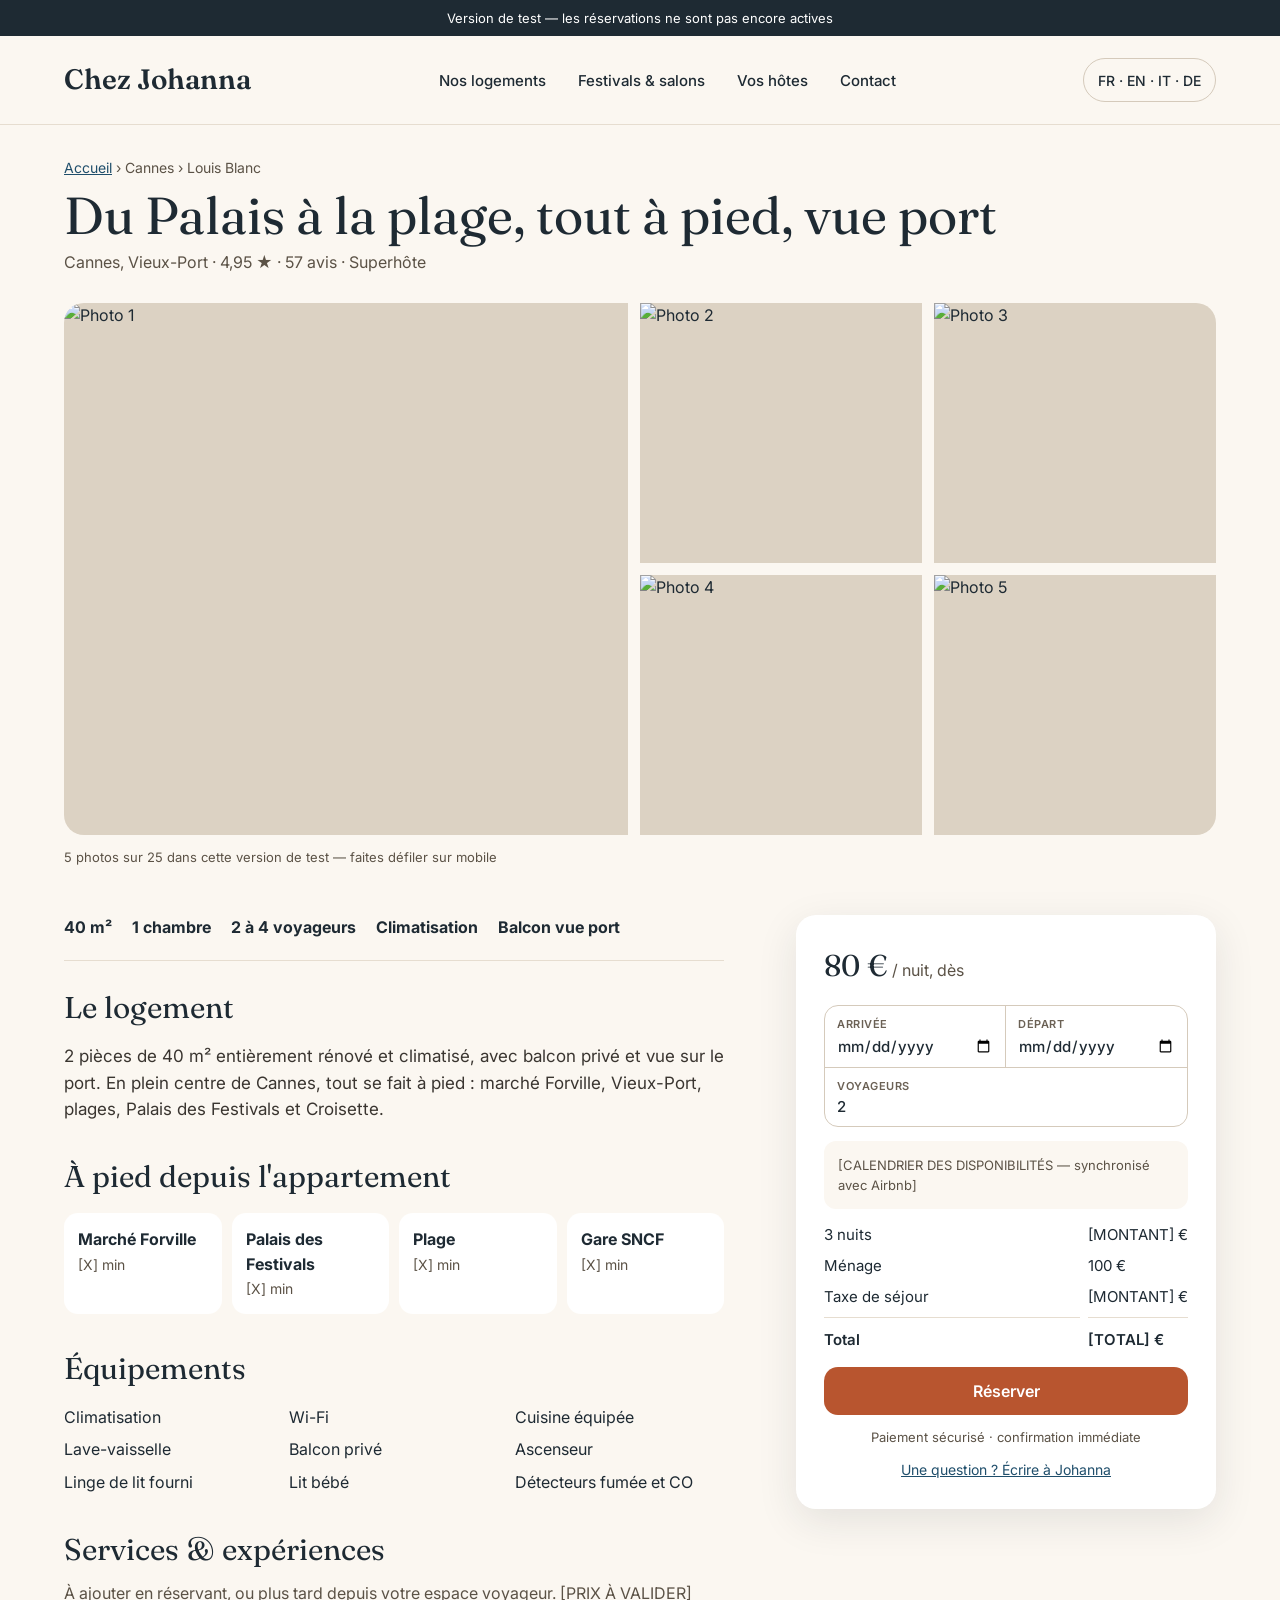
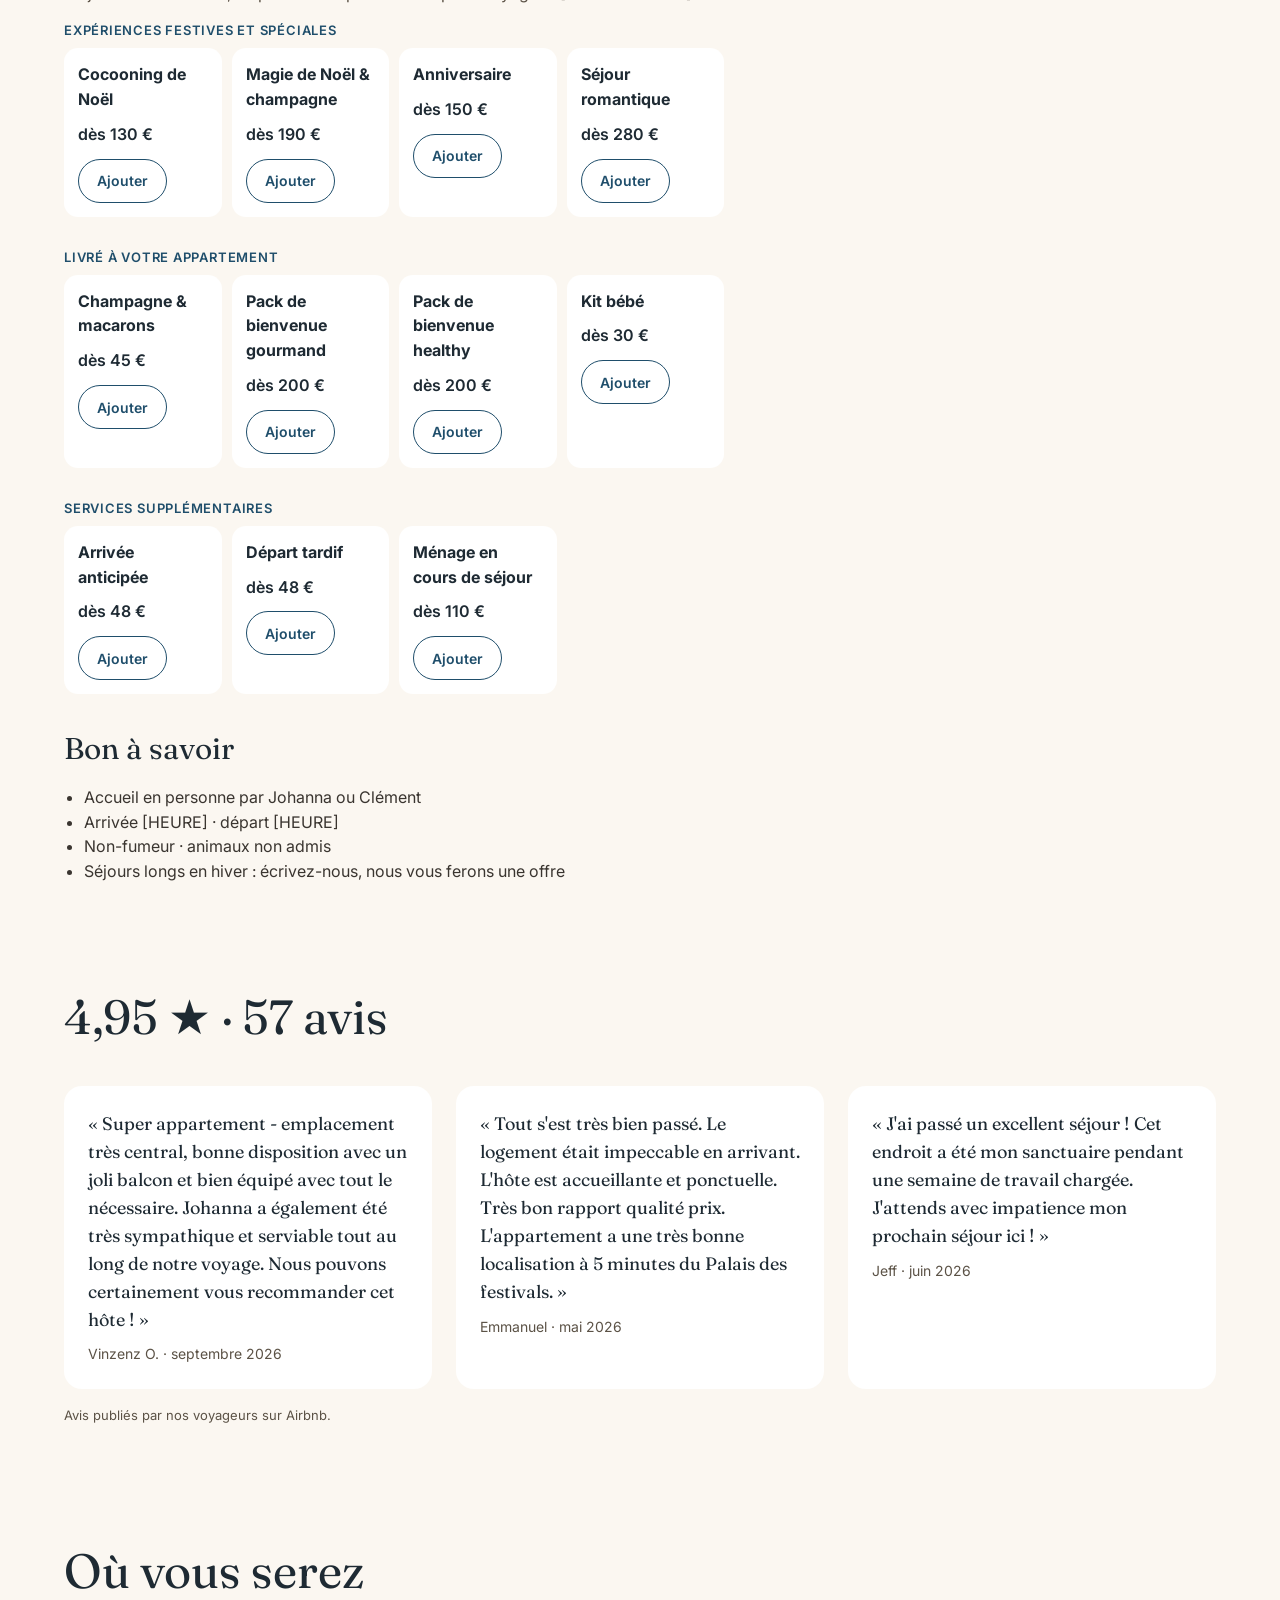
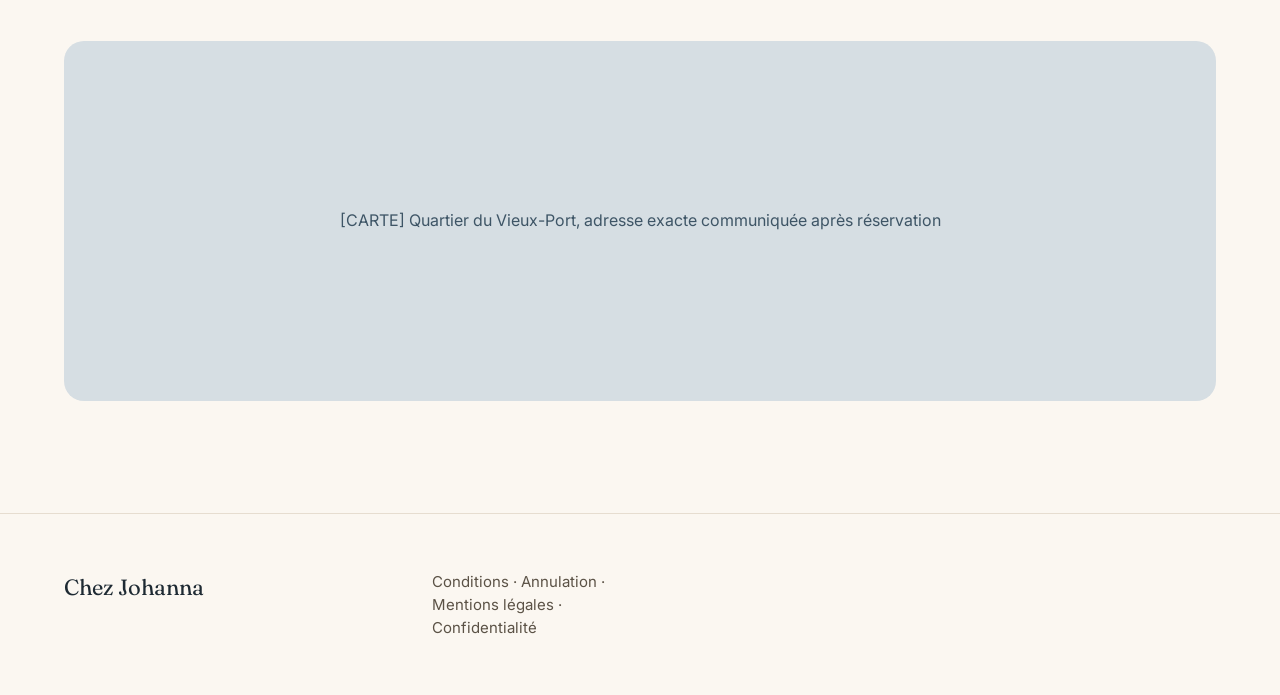
==== commit 48aaf674: "Options Duve completes (11)" ====
--- a/logement.html
+++ b/logement.html
@@ -64,23 +64,25 @@
 
     <h2>Services &amp; expériences</h2>
     <p class="muted" style="margin:-4px 0 16px">À ajouter en réservant, ou plus tard depuis votre espace voyageur. [PRIX À VALIDER]</p>
-    <h3 class="svc-cat">Services</h3>
+    <h3 class="svc-cat">Expériences festives et spéciales</h3>
     <div class="services">
-      <div class="tile"><p><strong>Arrivée anticipée</strong></p><p class="muted">Selon disponibilité</p><p class="svc-price">dès 48 €</p><button type="button" class="svc-add">Ajouter</button></div>
-      <div class="tile"><p><strong>Départ tardif</strong></p><p class="muted">Selon disponibilité</p><p class="svc-price">dès 48 €</p><button type="button" class="svc-add">Ajouter</button></div>
-      <div class="tile"><p><strong>Ménage en cours de séjour</strong></p><p class="muted">Avec linge renouvelé</p><p class="svc-price">dès 110 €</p><button type="button" class="svc-add">Ajouter</button></div>
+      <div class="tile"><p><strong>Cocooning de Noël</strong></p><p class="svc-price">dès 130 €</p><button type="button" class="svc-add">Ajouter</button></div>
+      <div class="tile"><p><strong>Magie de Noël &amp; champagne</strong></p><p class="svc-price">dès 190 €</p><button type="button" class="svc-add">Ajouter</button></div>
+      <div class="tile"><p><strong>Anniversaire</strong></p><p class="svc-price">dès 150 €</p><button type="button" class="svc-add">Ajouter</button></div>
+      <div class="tile"><p><strong>Séjour romantique</strong></p><p class="svc-price">dès 280 €</p><button type="button" class="svc-add">Ajouter</button></div>
     </div>
-    <h3 class="svc-cat">Expériences</h3>
+    <h3 class="svc-cat">Livré à votre appartement</h3>
     <div class="services">
-      <div class="tile"><p><strong>Cocooning d'hiver</strong></p><p class="muted">Décoration, plaid, boissons chaudes</p><p class="svc-price">dès 130 €</p><button type="button" class="svc-add">Ajouter</button></div>
-      <div class="tile"><p><strong>Anniversaire</strong></p><p class="muted">Décoration et gâteau à l'arrivée</p><p class="svc-price">dès 150 €</p><button type="button" class="svc-add">Ajouter</button></div>
-      <div class="tile"><p><strong>Séjour romantique</strong></p><p class="muted">Fleurs, champagne, pétales</p><p class="svc-price">dès 280 €</p><button type="button" class="svc-add">Ajouter</button></div>
+      <div class="tile"><p><strong>Champagne &amp; macarons</strong></p><p class="svc-price">dès 45 €</p><button type="button" class="svc-add">Ajouter</button></div>
+      <div class="tile"><p><strong>Pack de bienvenue gourmand</strong></p><p class="svc-price">dès 200 €</p><button type="button" class="svc-add">Ajouter</button></div>
+      <div class="tile"><p><strong>Pack de bienvenue healthy</strong></p><p class="svc-price">dès 200 €</p><button type="button" class="svc-add">Ajouter</button></div>
+      <div class="tile"><p><strong>Kit bébé</strong></p><p class="svc-price">dès 30 €</p><button type="button" class="svc-add">Ajouter</button></div>
     </div>
-    <h3 class="svc-cat">Livraisons à l'appartement</h3>
+    <h3 class="svc-cat">Services supplémentaires</h3>
     <div class="services">
-      <div class="tile"><p><strong>Courses livrées</strong></p><p class="muted">Frigo rempli à votre arrivée</p><p class="svc-price">[PRIX]</p><button type="button" class="svc-add">Ajouter</button></div>
-      <div class="tile"><p><strong>Panier gourmand</strong></p><p class="muted">Produits du marché Forville</p><p class="svc-price">[PRIX]</p><button type="button" class="svc-add">Ajouter</button></div>
-      <div class="tile"><p><strong>Pack accueil festival</strong></p><p class="muted">Pour les pros pendant les salons</p><p class="svc-price">[PRIX]</p><button type="button" class="svc-add">Ajouter</button></div>
+      <div class="tile"><p><strong>Arrivée anticipée</strong></p><p class="svc-price">dès 48 €</p><button type="button" class="svc-add">Ajouter</button></div>
+      <div class="tile"><p><strong>Départ tardif</strong></p><p class="svc-price">dès 48 €</p><button type="button" class="svc-add">Ajouter</button></div>
+      <div class="tile"><p><strong>Ménage en cours de séjour</strong></p><p class="svc-price">dès 110 €</p><button type="button" class="svc-add">Ajouter</button></div>
     </div>
 
     <h2>Bon à savoir</h2>
--- a/style.css
+++ b/style.css
@@ -144,7 +144,7 @@
   .lg-body h2{font-size:30px}
   .tiles{grid-template-columns:repeat(4,1fr)}
   .equip{grid-template-columns:repeat(3,1fr)}
-  .services{display:grid;grid-template-columns:repeat(3,1fr);overflow:visible}
+  .services{display:grid;grid-template-columns:repeat(4,1fr);overflow:visible}
   .services .tile{width:auto}
   .booking{position:sticky;top:24px;padding:28px}
   .map{height:360px}
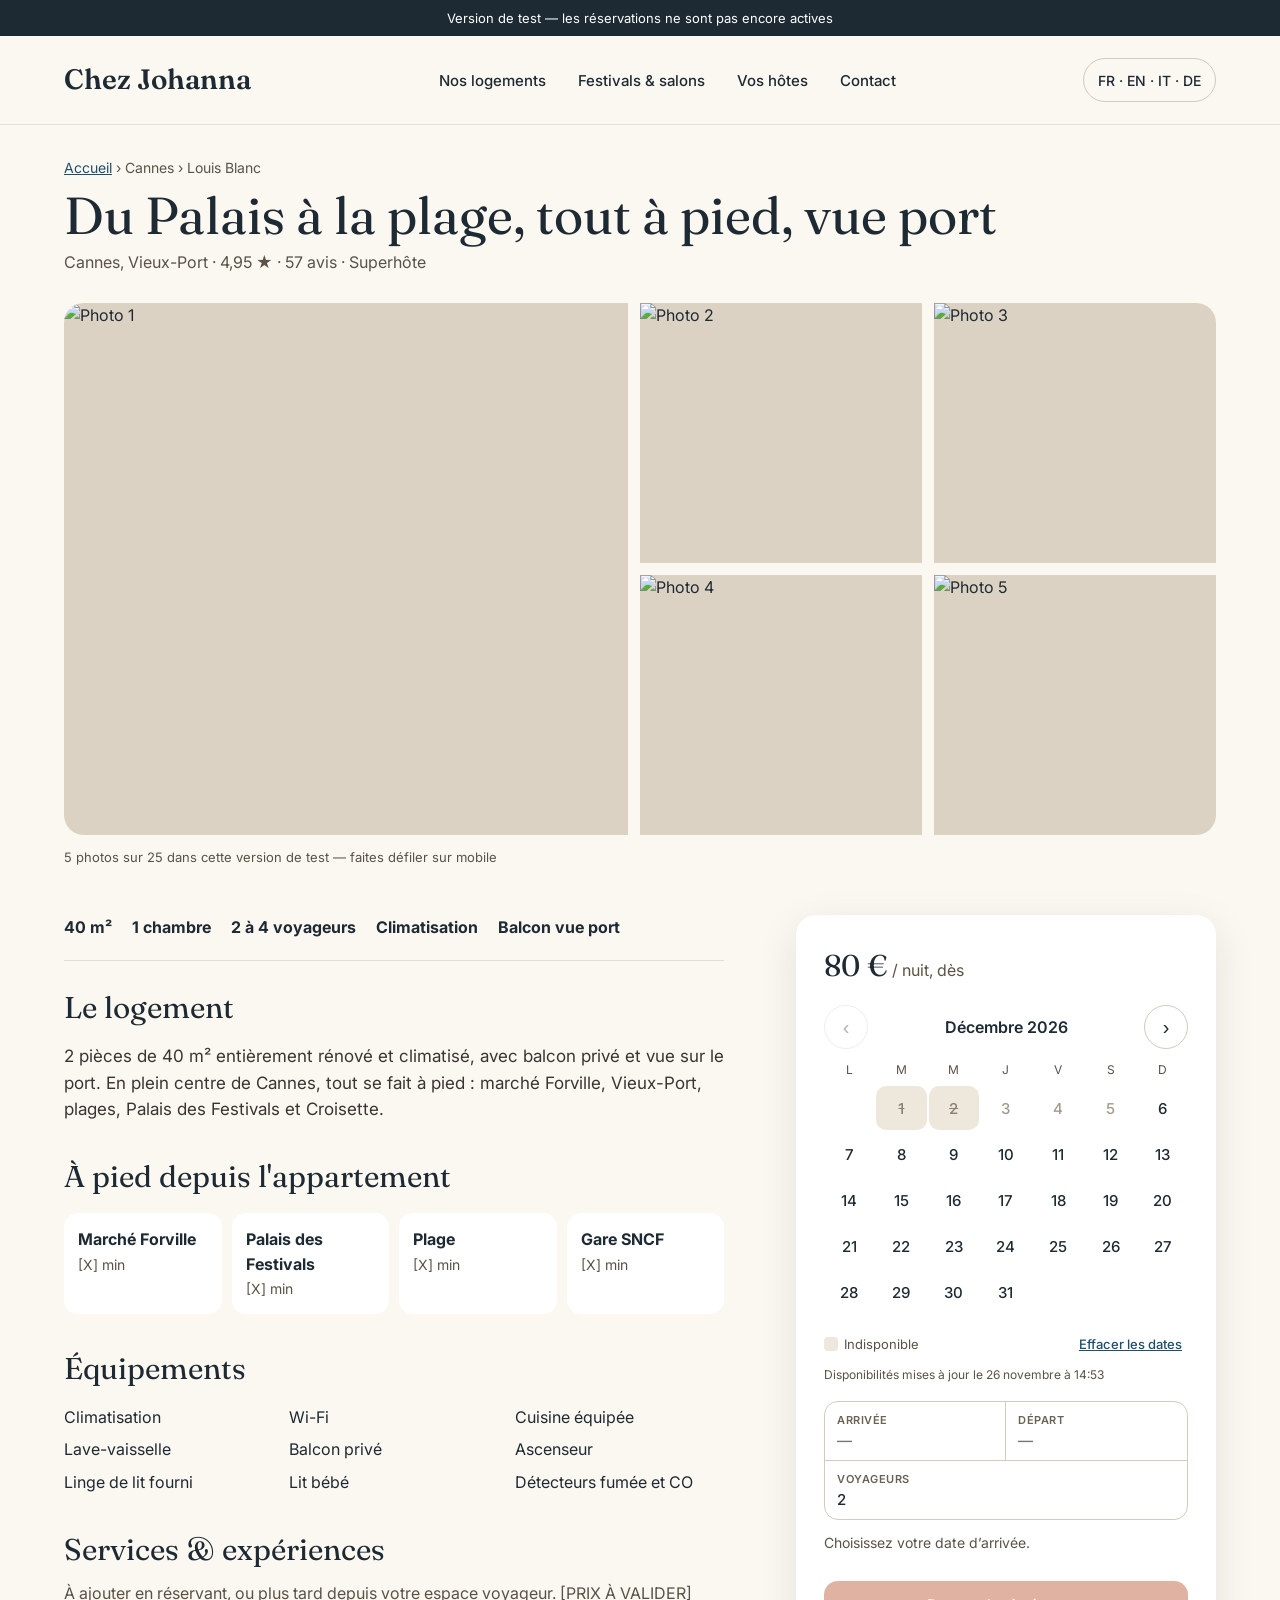
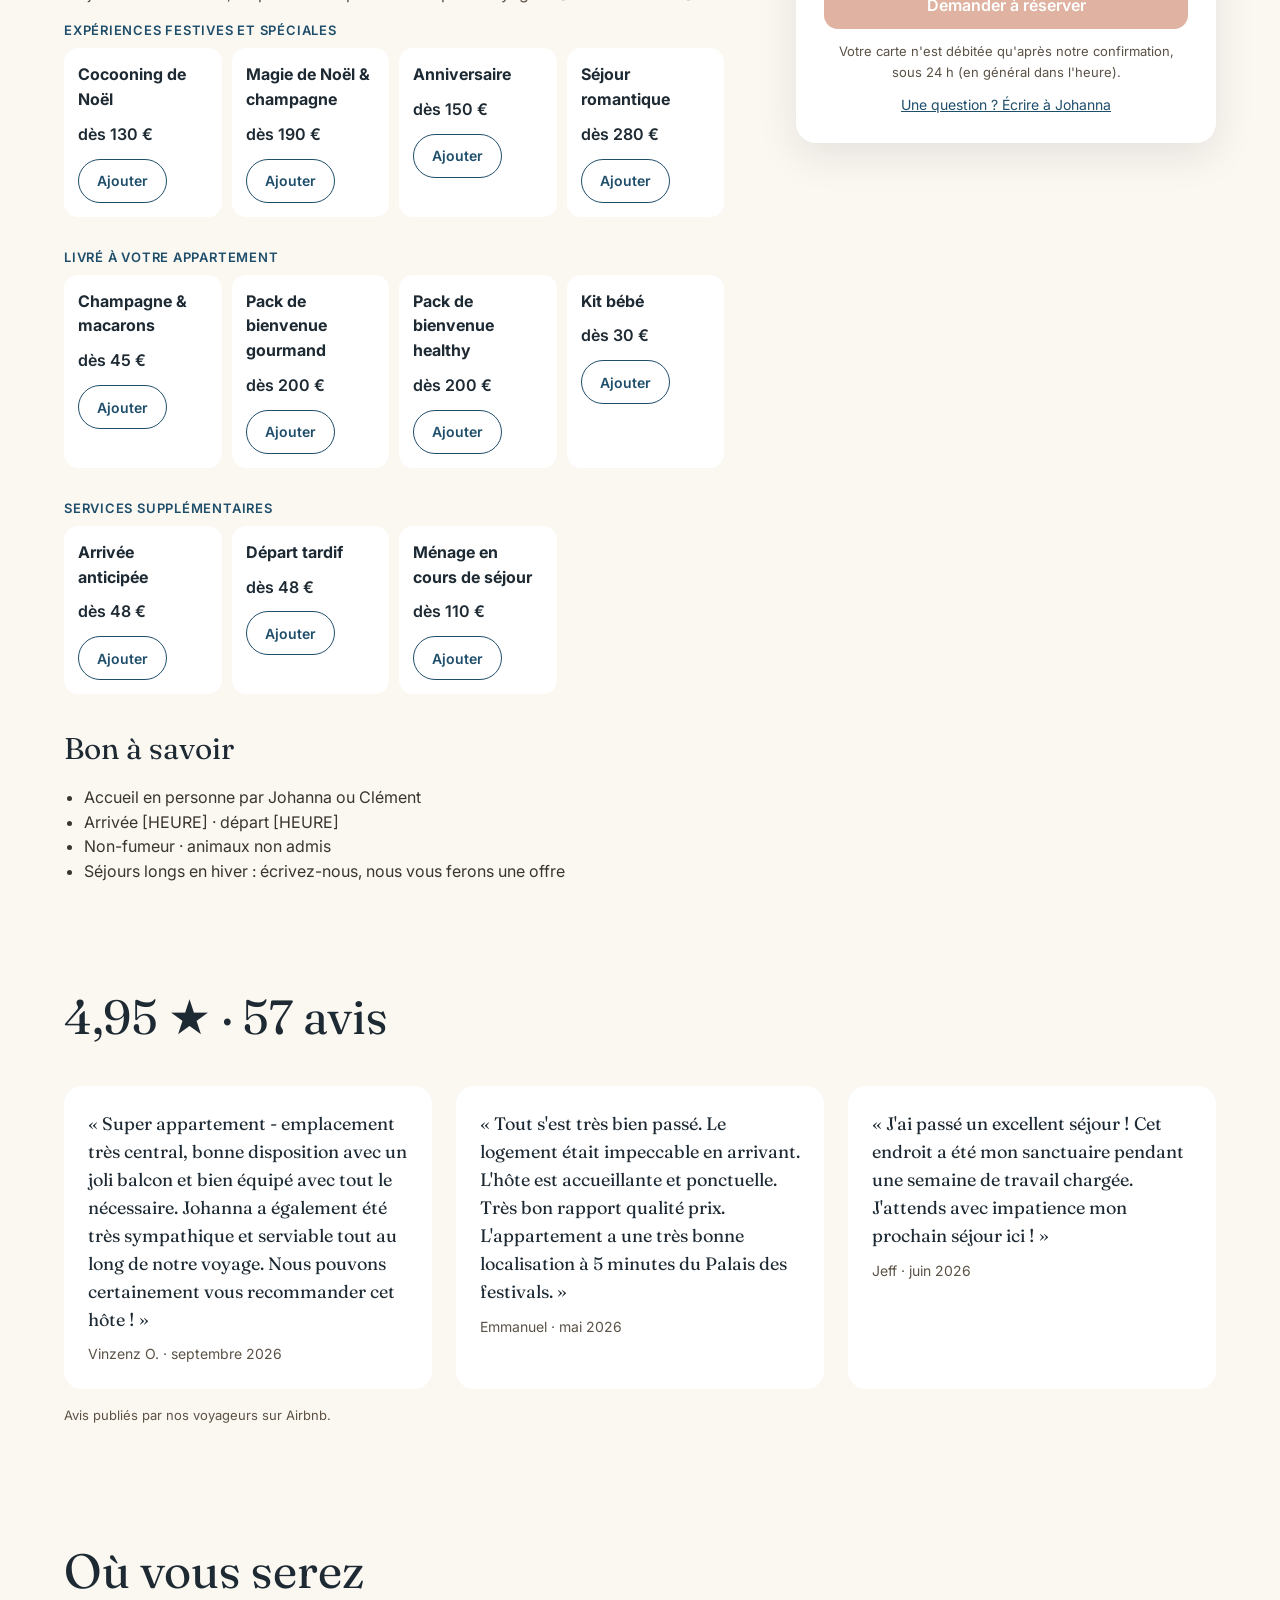
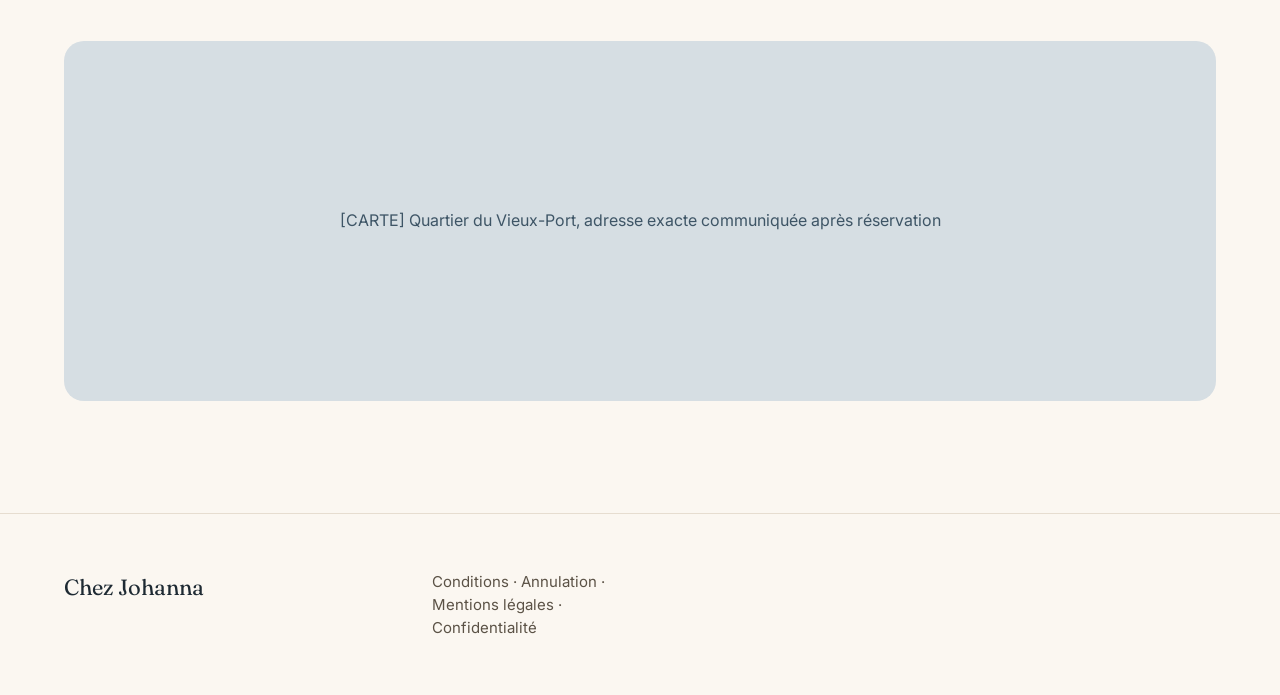
==== commit ae07b435: "Calendrier de disponibilite et demande de reservation" ====
--- a/logement.html
+++ b/logement.html
@@ -62,7 +62,7 @@
       <li>Climatisation</li><li>Wi-Fi</li><li>Cuisine équipée</li><li>Lave-vaisselle</li><li>Balcon privé</li><li>Ascenseur</li><li>Linge de lit fourni</li><li>Lit bébé</li><li>Détecteurs fumée et CO</li>
     </ul>
 
-    <h2>Services &amp; expériences</h2>
+    <h2 id="services">Services &amp; expériences</h2>
     <p class="muted" style="margin:-4px 0 16px">À ajouter en réservant, ou plus tard depuis votre espace voyageur. [PRIX À VALIDER]</p>
     <h3 class="svc-cat">Expériences festives et spéciales</h3>
     <div class="services">
@@ -94,22 +94,24 @@
     </ul>
   </div>
 
-  <aside class="booking" id="reserver" aria-label="Réserver">
+  <aside class="booking" id="reserver" data-logement="louis-blanc" aria-label="Réserver">
     <p class="price"><strong>80 €</strong> <span class="muted">/ nuit, dès</span></p>
+    <div class="cal" aria-label="Calendrier des disponibilités">
+      <div class="cal-head"><button type="button" class="cal-prev" aria-label="Mois précédent">‹</button><p class="cal-title"></p><button type="button" class="cal-next" aria-label="Mois suivant">›</button></div>
+      <div class="cal-grid"></div>
+      <p class="cal-legend"><span class="lg-busy" aria-hidden="true"></span> Indisponible <button type="button" class="cal-reset">Effacer les dates</button></p>
+      <p class="cal-maj muted"></p>
+    </div>
     <div class="dates">
-      <label>Arrivée<input type="date"></label>
-      <label>Départ<input type="date"></label>
-      <label>Voyageurs<input type="number" min="1" max="4" value="2"></label>
+      <label>Arrivée<input class="d-arr" type="text" readonly placeholder="—"></label>
+      <label>Départ<input class="d-dep" type="text" readonly placeholder="—"></label>
+      <label>Voyageurs<input class="d-voy" type="number" min="1" max="4" value="2"></label>
     </div>
-    <div class="cal">[CALENDRIER DES DISPONIBILITÉS — synchronisé avec Airbnb]</div>
-    <dl class="lines">
-      <dt>3 nuits</dt><dd>[MONTANT] €</dd>
-      <dt>Ménage</dt><dd>100 €</dd>
-      <dt>Taxe de séjour</dt><dd>[MONTANT] €</dd>
-      <dt class="tot">Total</dt><dd class="tot">[TOTAL] €</dd>
-    </dl>
-    <button type="button" class="btn btn-cta">Réserver</button>
-    <p class="muted" style="margin:12px 0 0;text-align:center;font-size:13px">Paiement sécurisé · confirmation immédiate</p>
+    <p class="cal-msg muted" aria-live="polite"></p>
+    <dl class="lines"></dl>
+    <button type="button" class="btn btn-cta btn-demande" disabled>Demander à réserver</button>
+    <p class="muted" style="margin:12px 0 0;text-align:center;font-size:13px">Votre carte n'est débitée qu'après notre confirmation, sous 24 h (en général dans l'heure).</p>
+    <div class="demande-ok" hidden><strong>Version de test :</strong> le paiement sécurisé sera activé ici. Aucune demande n'a été envoyée.</div>
     <p style="margin:12px 0 0;text-align:center;font-size:14px"><a href="index.html#contact">Une question ? Écrire à Johanna</a></p>
   </aside>
 </div>
@@ -139,5 +141,6 @@
   <p><strong>Dès 80 € / nuit</strong><br><span class="muted">Ménage 100 €</span></p>
   <a class="btn btn-cta" href="#reserver">Choisir les dates</a>
 </div>
+<script src="booking.js" defer></script>
 </body>
 </html>
--- a/style.css
+++ b/style.css
@@ -42,6 +42,9 @@
 .card .infos{margin:0;color:var(--muted);font-size:15px}
 .card .prix{margin:8px 0 0;font-size:15px}
 .badge{display:inline-block;background:#F3E2D8;color:#8A3E21;border-radius:999px;padding:2px 10px;font-size:13px;font-weight:600}
+.perso{margin:48px 16px 0;background:#fff;border-radius:20px;padding:24px;display:flex;flex-direction:column;gap:16px}
+.perso h2{margin:0 0 6px;font-size:26px}
+.perso p{margin:0}
 .festivals{margin:56px 16px 0;background:var(--blue);color:#fff;border-radius:20px;padding:32px 20px;display:grid;gap:28px}
 .festivals h2{margin:0 0 14px;font-size:30px;line-height:1.1}
 .festivals .eyebrow{color:#E9C9B3}
@@ -91,7 +94,26 @@
 .dates label:nth-child(2){border-bottom:1px solid #D5CABB}
 .dates label:nth-child(3){grid-column:span 2}
 .dates input{margin-top:2px;border:none;padding:0;font:500 15px Inter,sans-serif;color:var(--ink);width:100%}
-.cal{margin:14px 0;padding:14px;background:var(--bg);border-radius:12px;font-size:13px;color:var(--muted)}
+.cal{margin:0 0 16px}
+.cal-head{display:flex;align-items:center;justify-content:space-between;margin-bottom:8px}
+.cal-head button{width:44px;height:44px;border-radius:999px;border:1px solid #D5CABB;background:#fff;font-size:20px;color:var(--ink);cursor:pointer}
+.cal-head button:disabled{opacity:.35;cursor:default}
+.cal-title{margin:0;font-weight:600;text-transform:capitalize}
+.cal-grid{display:grid;grid-template-columns:repeat(7,1fr);gap:2px;text-align:center}
+.cal-dow{font-size:12px;color:var(--muted);padding:4px 0}
+.cal-day{height:44px;border:none;border-radius:10px;background:none;font:500 15px Inter,sans-serif;color:var(--ink);cursor:pointer}
+.cal-day:hover:not(:disabled){background:#F3EDE4}
+.cal-day:disabled{color:#A39A8E;cursor:default}
+.cal-day.is-busy{background:#EEE7DC;color:#8A8175;text-decoration:line-through}
+.cal-day.is-range{background:#DCE6EE;border-radius:0;text-decoration:none}
+.cal-day.is-sel{background:var(--blue);color:#fff;text-decoration:none}
+.cal-legend{display:flex;align-items:center;gap:6px;font-size:13px;margin:8px 0 0;color:var(--muted)}
+.lg-busy{display:inline-block;width:14px;height:14px;border-radius:4px;background:#EEE7DC}
+.cal-reset{margin-left:auto;background:none;border:none;color:var(--blue);text-decoration:underline;font:500 13px Inter,sans-serif;min-height:44px;cursor:pointer}
+.cal-maj{font-size:12px;margin:0}
+.cal-msg{font-size:14px;margin:12px 0}
+.btn-demande:disabled{opacity:.45;cursor:not-allowed}
+.demande-ok{margin-top:12px;padding:12px;border-radius:12px;background:#F3E2D8;color:#8A3E21;font-size:14px}
 .lines{margin:0 0 16px;display:grid;grid-template-columns:1fr auto;gap:8px;font-size:15px}
 .lines dd{margin:0}.lines .tot{font-weight:600;border-top:1px solid var(--line);padding-top:10px}
 .booking .btn{width:100%;border-radius:14px}
@@ -121,7 +143,9 @@
   .cards{grid-template-columns:repeat(4,1fr);gap:24px}
   .card img{height:360px;border-radius:18px}
   .card h3{font-size:24px}
-  .festivals{margin:112px 64px 0;padding:64px;border-radius:24px;grid-template-columns:1fr 1.2fr;gap:64px}
+  .perso{margin:72px 64px 0;padding:32px 40px;flex-direction:row;align-items:center;justify-content:space-between;gap:32px}
+  .perso h2{font-size:32px}
+  .festivals{margin:72px 64px 0;padding:64px;border-radius:24px;grid-template-columns:1fr 1.2fr;gap:64px}
   .festivals h2{font-size:44px}
   .events{grid-template-columns:1fr 1fr;gap:12px}
   .hosts{grid-template-columns:480px 1fr;gap:72px;align-items:center}
